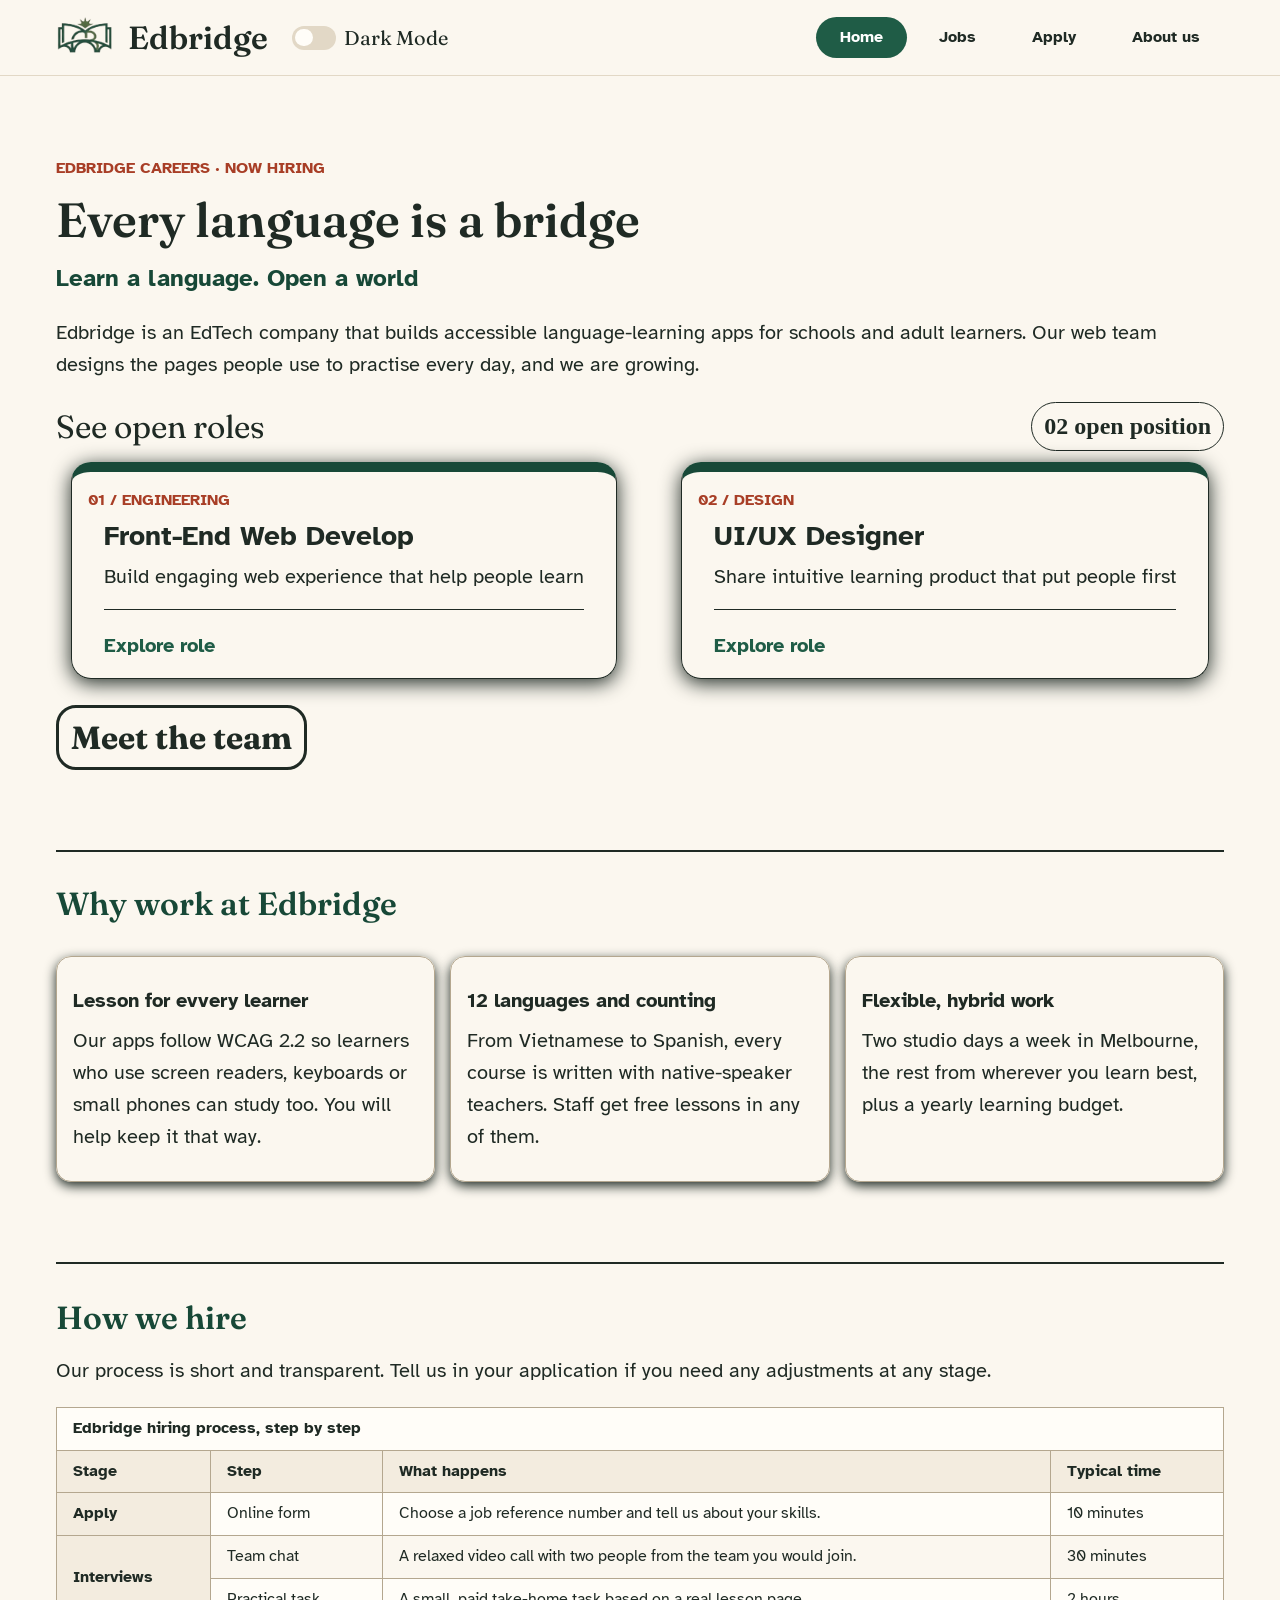
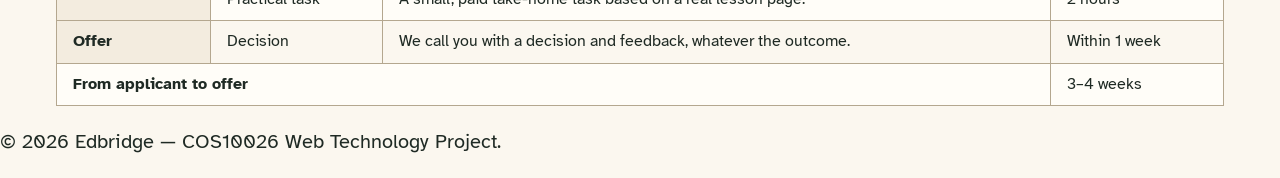
==== index.html @ 80b04fde "update" ====
<!DOCTYPE html>
<html lang="en">
<head>
  <meta charset="utf-8">
  <meta name="viewport" content="width=device-width, initial-scale=1">
  <meta name="description" content="some thing here">
  <meta name="author" content="name">
  <title>This page of ..... </title>
  <!-- Fonts -->
  <link rel="preconnect" href="https://fonts.googleapis.com">
  <link rel="preconnect" href="https://fonts.gstatic.com" crossorigin>
  <link rel="stylesheet" href="https://fonts.googleapis.com/css2?family=Atkinson+Hyperlegible:wght@400;700&amp;family=Fraunces:opsz,wght@9..144,600&amp;display=swap">

  <link rel="stylesheet" href="styles/styles.css">

          <style>
          .a1_table_job_stage {
            width: 100%;
            border: 1px solid var(--line-strong);
            border-collapse: collapse;
          }

          .a1_table_job_stage caption {
            font-weight: bold;
            text-align: left;
            border: 1px solid var(--line-strong);
            border-bottom: none ;
            padding: 0.5rem 1rem ;
            background-color: var(--paper-raised);
          }

          .a1_table_job_stage th, .a1_table_job_stage td {
            border: 1px solid var(--line-strong);
            padding: 0.5rem 1rem;
          }

          .a1_table_job_stage th {
            text-align: left;
            background-color: var(--col-strong);
          }

          .a1_table_highlight {
            background-color: var(--paper-raised);
          }

          .a1_table_job_stage tr:hover td {
            background-color: var(--brand-tint);
          }

          .a1_table_job_stage tbody tr:last-child th, .a1_table_job_stage tbody tr:last-child td {
            background-color: var(--paper-raised);
          }
        </style>
</head>
<body>
  <!-- Header and nav bar -->
  <header>
    <div class="container">
      <a href="index.html" class="Edbridge">
        <span class="brand-logo"><img src="img/logo.webp" alt="" width="1024" height="1024"></span>
        <span>Edbridge</span>
      </a>
      <label class="theme-switch">
        <input type="checkbox" id="theme-toggle">
        <span class="slider"></span>
          Dark Mode
      </label>
      <nav aria-label="Main">
        <ul>
          <li><a href="index.html" aria-current="page">Home</a></li>
          <li><a href="jobs.html">Jobs</a></li>
          <li><a href="apply.html">Apply</a></li>
          <li><a href="about.html">About us</a></li>
        </ul>
      </nav>
    </div>
  </header>


  <main id="main">
    <section class="intro">
      <div class="container">
        <div class="hero_content">
          <span class="a1_first_line">EDBRIDGE CAREERS &middot; NOW HIRING</span>
          <h1>Every language is a bridge</h1>
          <p class="a1_slogan">Learn a language. Open a world</p>
          <p>Edbridge is an EdTech company that builds accessible language-learning apps for schools and adult learners. Our web team designs the pages people use to practise every day, and we are growing.</p>
          <div class="roles_header">
            <p class="roles">See open roles</p>
            <p class="number_of_job">02 open position</p>
          </div>
          <div class="a1_job_container">
              <div class="a1_fe_job">
                <span class="a1_type_job">01 / ENGINEERING</span>
                <p class="a1_name_job">Front-End Web Develop</p>
                <p class="a1_detail">Build engaging web experience that help people learn</p>
                <a href="jobs.html" class="a1_explore">Explore role</a>
              </div>
              <div class="a1_ui_ux_job">
                <span class="a1_type_job">02 / DESIGN</span>
                <p class="a1_name_job">UI/UX Designer</p>
                <p class="a1_detail">Share intuitive learning product that put people first</p>
                <a href="jobs.html" class="a1_explore">Explore role</a>
              </div>
            </div>
            <br>
            <a class="a1_meet_team" href="about.html">Meet the team</a>
        </div>
      </div>
    </section>
    
    <section class="why_work_here">
      <div class="container">
        <div class="a1_why">
          <h2>Why work at Edbridge</h2>
          <div class="a1_why_container">
            <div class="a1_box">
              <h3 >Lesson for evvery learner</h3>
              <p>Our apps follow WCAG 2.2 so learners who use screen readers, keyboards or small phones can study too. You will help keep it that way.</p>
            </div>
            <div class="a1_box">
              <h3 >12 languages and counting</h3>
              <p>From Vietnamese to Spanish, every course is written with native-speaker teachers. Staff get free lessons in any of them.</p>
            </div>
            <div class="a1_box">
              <h3 >Flexible, hybrid work</h3>
              <p>Two studio days a week in Melbourne, the rest from wherever you learn best, plus a yearly learning budget.</p>
            </div>
          </div>
        </div>
      </div>
    </section>

    <section class="a1_how">
      <div class="container">
        <h2>How we hire</h2>
        <p>Our process is short and transparent. Tell us in your application if you need any adjustments at any stage.</p>
        <table class="a1_table_job_stage">
          <caption>Edbridge hiring process, step by step</caption>
          <thead>
            <tr>
              <th scope="col" >Stage</th>
              <th scope="col" >Step</th>
              <th scope="col" >What happens</th>
              <th scope="col" >Typical time</th>
            </tr>
          </thead>

          <tbody>
            <tr class="a1_table_highlight">
              <th scope="row" >Apply</th>
              <td>Online form</td>
              <td>Choose a job reference number and tell us about your skills.</td>
              <td>10 minutes</td>
            </tr>
            <tr >
              <th scope="row" rowspan="2" >Interviews</th>
              <td>Team chat</td>
              <td>A relaxed video call with two people from the team you would join.</td>
              <td>30 minutes</td>
            </tr>
            <tr class="a1_table_highlight">
              <td>Practical task</td>
              <td>A small, paid take-home task based on a real lesson page.</td>
              <td>2 hours</td>
            </tr>
            <tr >
              <th scope="row" >Offer</th>
              <td>Decision</td>
              <td>We call you with a decision and feedback, whatever the outcome.</td>
              <td>Within 1 week</td>
            </tr>
            <tr>
              <th class="a1_table_highlight" scope="row" colspan="3">From applicant to offer</th>
              <td>3–4 weeks</td>
            </tr>
          </tbody>
        </table>

      </div>
    </section>
  </main>

  <!-- ===== Footer ===== -->
  <footer>
    <p>&copy; 2026 Edbridge &mdash; COS10026 Web Technology Project.</p>
  </footer>
</body>
</html>
---- styles/styles.css ----
:root {
  /* Color */
  --paper: #fbf7ef;
  --paper-raised: #fffdf8;
  --paper-sunk: #ebe2b3;
  --ink: #1f2a24;
  --ink-muted: #55605a;
  --line: #e2d8c6;
  --line-strong: #b4a78f;
  --brand: #1f5c46;
  --brand-strong: #174837;
  --brand-tint: #dcebe3;
  --on-brand: #ffffff;
  --accent: #e8704f;
  --on-accent: #1f2a24;
  --accent-text: #a83e26;
  --accent-tint: #fbe3da;
  --sun: #e9b949;
  --on-sun: #1f2a24;
  --focus: #a83e26;
  --danger: #b42318;
  --danger-tint: #fde8e6;
  --col-strong: #f3ecdf;
  /* Fonts */
  --font-display: "Fraunces", Georgia, serif;
  --font-sans: "Atkinson Hyperlegible", "Segoe UI", system-ui, sans-serif;
  --font-normal: 'Times New Roman', Times, serif;
}

/* Dark theme */
  :root:has(#theme-toggle:checked) {
    --paper: #141a17;
    --paper-raised: #1c2420;
    --paper-sunk: #232d28;
    --ink: #efe9dd;
    --ink-muted: #a9b1ab;
    --line: #2f3a34;
    --line-strong: #76827a;
    --brand: #7cc7a4;
    --brand-strong: #9ad6b9;
    --brand-tint: #1e3a2e;
    --on-brand: #10241b;
    --accent: #f08a6e;
    --on-accent: #1f120e;
    --accent-text: #f4a38c;
    --accent-tint: #3a231c;
    --sun: #e0b04a;
    --on-sun: #b3b1ae;
    --focus: #f4a38c;
    --danger: #f97066;
    --danger-tint: #3b1a17;
    --col-strong: #232d28;
  }

/* ---------- Base ---------- */
* { box-sizing: border-box; }

body {
  margin: 0;
  background-color: var(--paper);
  color: var(--ink);
  font-family: var(--font-sans);
  line-height: 1.6;
}

h1, h2 { font-family: var(--font-display); font-weight: 600; }

/* Shared heading and paragraph defaults. */
h1 {
  font-family: var(--font-display);
  font-size: 3rem;
  margin: 0;
}

h2 {
  font-size: 2rem;
  color: var(--brand-strong);
}

p {
  font-size: 1.25rem;
}

a { color: var(--brand); }
a:hover { color: var(--brand-strong); }

:focus-visible { outline: 3px solid var(--focus); outline-offset: 2px; }

img { max-width: 100%; height: auto; }

.container {
  max-width: 76rem;
  margin: 0 auto;
  padding: 0 1.5rem;
}

header {
  padding: 0.75rem 1.5rem;
  background-color: var(--paper);
  border-bottom: 1px solid var(--line);
}

header .container {
  display: flex;
  align-items: center;
  gap: 1.5rem;
}

.Edbridge {
  font-size: 2rem;
  text-decoration: none;
  font-family: var(--font-display);
}

/* Shared logo alignment and crop for all headers and footers. */
header .Edbridge,
footer .Edbridge {
  display: inline-flex;
  align-items: center;
  gap: 0.75rem;
  color: var(--ink);
  font-weight: 600;
  white-space: nowrap;
}

header .brand-logo,
footer .brand-logo {
  width: 3.75rem;
  height: 3rem;
  overflow: hidden;
  flex-shrink: 0;
  border-radius: 0.25rem;
}
header .brand-logo img,
footer .brand-logo img {
  display: block;
  width: 12rem;
  max-width: none;
  transform: translate(-1.25rem, -2.5rem);
}

.theme-switch input {
  position: absolute;
  opacity: 0;
  width: 1px;
  height: 1px;
}

.theme-switch {
  font-family: var(--font-display);
  font-size: 1.25rem;
  display: inline-flex;
  align-items: center;
  gap: 0.5rem;
  cursor: pointer;
}

.slider {
  position: relative;
  width: 2.75rem;
  height: 1.5rem;
  background-color: var(--line);
  border-radius: 999px;
  transition: background-color 0.2s;
}

.slider::before {
  content: "";
  position: absolute;
  top: 0.2rem;
  left: 0.2rem;
  width: 1.1rem;
  height: 1.1rem;
  background-color: var(--paper-raised);
  border-radius: 50%;
  transition: transform 0.2s;
}

.theme-switch input:checked + .slider {
  background-color: var(--brand);
}

.theme-switch input:checked +.slider::before {
  transform: translateX(1.25rem);
}

header nav {
  margin-left: auto;
}

nav ul {
  list-style: none;
  margin: 0;
  padding: 0;
  display: flex;
  gap: 0.5rem;
}

nav a {
  display: inline-block;
  padding: 0.5rem 1.5rem;
  border-radius: 999px;
  color: var(--ink);
  font-weight: 700;
  text-decoration: none;
  transition: background-color 0.2s, color 0.2s;
}

nav a:hover {
  background-color: var(--brand-tint);
  color: var(--ink);
}

nav a[aria-current="page"] {
  background-color: var(--brand);
  color: var(--on-brand);
}

.container .hero_content {
  margin-top: 5rem;
}

.a1_first_line {
  color: var(--focus);
  font-weight: bold;
  font-family: var(--font-sans);
}

.a1_slogan{
  color: var(--brand-strong);
  font-size: 1.5rem;
  font-weight: bold;
  margin: auto;
}

.roles_header + ul {
  list-style: none;
}

.roles_header {
  display: flex;
  align-items: center;
  justify-content: space-between;
  gap: 16px;
}

.roles_header p {
  margin: 0;
}

.roles {
  font-family: var(--font-display);
  font-size: 2rem;
}

.number_of_job {
  font-family: var(--font-normal);
  font-weight: bold;
  font-size: 1.5rem;
  border: 1px solid var(--ink);
  border-radius: 999px;
  display: inline-block;
  padding: 4px 12px;
}

.a1_fe_job {
  display: inline-block;
  border: 1px solid var(--ink);
  border-top: 10px solid var(--brand-strong);
  border-radius: 20px;
  padding: 1rem;
  box-shadow: 0 4px 20px var(--on-sun);
}

.a1_ui_ux_job {
  display: inline-block;
  border: 1px solid var(--ink);
  border-top: 10px solid var(--brand-strong);
  border-radius: 20px;
  padding: 1rem;
  box-shadow: 0 4px 20px var(--on-sun);

}

.a1_type_job{
  font-family:var(--font-sans) ;
  font-weight: bold;
  color: var(--accent-text);
}

.a1_name_job {
  font-weight: bold;
  font-size: 1.75rem;
  margin-top: 0;
  margin-bottom: 0.15rem;
  margin-left: 1rem;
}

.a1_detail {
  margin-left: 1rem;
  margin-right: 1rem;
  margin-top: 0;
  padding-bottom: 1rem;
  border-bottom: 1px solid var(--ink);
}

.a1_job_container {
  padding-top: 10px;
  display: flex;
  flex: 1;
  align-items: center;
  justify-content: center;
  gap: 4rem;
}

.a1_explore {
  padding: 1rem;
  font-size: 1.25rem;
  font-weight: bold;
  text-decoration: none;
}

.a1_meet_team {
  text-decoration: none;
  display: inline-block;
  border: 3px solid var(--ink);
  border-radius: 20px;
  padding: 4px 12px;
  font-size: 2rem;
  font-family: var(--font-display);
  font-weight: bold;
  color: var(--ink);
}

.a1_why {
  margin-top: 5rem;
  border-top: 2px solid var(--ink);
}

.a1_why_container {
  display: flex;
  gap: 15px;
}

.a1_box {
  border: 1px solid var(--line-strong);
  border-radius: 15px;
  padding: 4px 12px;
  flex: 1;
  box-shadow: 0px 4px 12px var(--on-sun);
}

.a1_box p {
  margin-top: 0;
  padding: 4px;
}

.a1_box h3 {
  font-size: 1.25rem;
  margin-bottom: 0;
  padding: 4px;
}

.a1_how h2 {
  margin-top: 5rem;
  padding-top: 1.75rem;
  border-top: 2px solid var(--ink) ;
  margin-bottom: 0.75rem;

}

.a1_how p {
  margin-top: 0;
  font-family: var(--font-sans);
}



/* About page*/

/* 1. Keyboard focus: outline the visible switch when its input has focus. */
.about-site .theme-switch input:focus-visible + .slider {
  outline: 3px solid var(--focus);
  outline-offset: 3px;
}

/* 2. Layout and headings: centre the content and scale heading sizes.
   overflow-wrap allows long text to wrap instead of widening the page. */
.about-site > main {
  width: min(100% - 2rem, 72rem);
  margin-inline: auto;
  padding-block: 2rem;
}

.about-site h1 { font-size: clamp(2rem, 5vw, 3.5rem); line-height: 1.2; }
.about-site h2 { font-size: clamp(1.5rem, 3vw, 2rem); line-height: 1.3; }
.about-site main > section { margin-top: 3rem; }
.about-site .country-acknowledgement { max-width: 80ch; }
.about-site .eyebrow { color: var(--accent-text); font-weight: 700; }
.about-site p,
.about-site li,
.about-site dt,
.about-site td,
.about-site th { overflow-wrap: anywhere; }

/* 3. Group details: indent both list levels and space the items. */
.about-site .group-details { padding-left: 1.5rem; }
.about-site .group-details ul { padding-left: 1.5rem; margin-top: 0.5rem; }
.about-site .group-details li + li { margin-top: 0.25rem; }

/* 4. Members: two equal columns, bordered cards and highlighted student IDs.
   dt styles each member's name; dd removes the default definition indent. */
.about-site .member-list {
  display: grid;
  grid-template-columns: repeat(2, minmax(0, 1fr));
  gap: 1rem;
}

.about-site .member-card {
  padding: 1.5rem;
  border: 1px solid var(--line-strong);
  border-top: 4px solid var(--brand);
  border-radius: 0.5rem;
  background: var(--paper-raised);
}

.about-site .member-card dt { font-size: 1.35rem; font-weight: 700; }
.about-site .member-card dd { margin: 0; }
.about-site .student-id {
  display: inline-block;
  padding: 0.25rem 0.5rem;
  border: 1px solid var(--brand);
  border-radius: 0.25rem;
  background: var(--brand-tint);
  color: var(--brand-strong);
  font-family: ui-monospace, monospace;
}

.about-site .quote-content { color: var(--ink-muted); }

/* 5. Group photo: border the figure, style its placeholder and caption. */
.about-site .group-photo {
  margin: 0;
  padding: 1rem;
  border: 2px solid var(--brand);
  border-radius: 0.5rem;
  background: var(--paper-raised);
}
.about-site .photo-placeholder {
  padding: 2rem 1rem;
  text-align: center;
  background: var(--paper-sunk);
}
.about-site figcaption { padding-top: 0.75rem; color: var(--ink-muted); }

/* 6. Tables: allow sideways scrolling, join cell borders, and colour rows.
   These rules apply to both the fun-facts and schedule tables. */
.about-site .table-scroll { max-width: 100%; overflow-x: auto; }
.about-site table {
  width: 100%;
  min-width: 38rem;
  border-collapse: collapse;
  background: var(--paper-raised);
}
.about-site caption { padding-bottom: 0.75rem; text-align: left; font-weight: 700; }
.about-site th, .about-site td {
  padding: 1rem;
  border: 1px solid var(--line-strong);
  text-align: left;
  vertical-align: top;
}
.about-site thead { background: var(--brand); color: var(--on-brand); }
.about-site tbody tr:nth-child(even) { background: var(--paper-sunk); }
.about-site tbody tr:hover { background: var(--brand-tint); }

/* 7. Responsive layout: wrap the header first, then stack member cards.
   rem units follow the root font size, including user font-size preferences. */
@media (max-width: 64rem) {
  .about-site header .container { flex-wrap: wrap; }
  .about-site header nav { width: 100%; margin-left: 0; }
  .about-site header nav ul { flex-wrap: wrap; }
  .about-site header nav a { padding-inline: 1rem; }
}
@media (max-width: 40rem) {
  .about-site .member-list { grid-template-columns: 1fr; }
  .about-site .member-card { padding: 1rem; }
  .about-site main > section { margin-top: 2rem; }
  .about-site th,
  .about-site td { padding: 0.75rem; }
}

/* 8. High contrast mode: use the system text colour for important borders. */
@media (forced-colors: active) {
  .about-site .member-card,
  .about-site .student-id,
  .about-site .group-photo { border-color: CanvasText; }
}

/* Jobs page */
.jobs-page {
  max-width: 1100px;
  margin: 0 auto;
  padding: 2rem 1.5rem;
}

.jobs-eyebrow {
  color: var(--brand);
  font-size: 0.85rem;
  letter-spacing: 0.08em;
}

.jobs-intro h1 {
  margin-top: 0.5rem;
  font-size: clamp(2rem, 4vw, 3rem);
  line-height: 1.2;
}

.jobs-intro p {
  line-height: 1.8;
}

.jobs-apply-link,
.job-action a {
  display: inline-block;
  margin-top: 0.5rem;
  font-weight: 700;
  text-underline-offset: 0.2em;
}

.jobs-aside {
  float: right;
  width: 25%;
  margin: 1rem 0 1.5rem 1.5rem;
  padding: 1.25rem;
  border: 1px solid var(--line);
  border-radius: 12px;
  background-color: var(--paper-raised);
  overflow-wrap: break-word;
}

.jobs-aside h2 {
  font-size: 1.35rem;
}

.jobs-aside h3 {
  font-size: 1.05rem;
}

.jobs-aside li {
  margin-bottom: 0.65rem;
}

.job-listing {
  margin: 2rem 0;
  padding: 1.5rem;
  border: 1px solid var(--line);
  border-radius: 14px;
  background-color: var(--paper-raised);
  display: flow-root;
}

.job-listing h2 {
  font-size: clamp(1.5rem, 3vw, 2rem);
  line-height: 1.3;
}

.job-listing h3 {
  margin-bottom: 0.5rem;
}

.job-listing li {
  margin-bottom: 0.55rem;
  line-height: 1.65;
}

.job-reference {
  color: var(--brand);
  font-size: 0.85rem;
  font-weight: 700;
  letter-spacing: 0.06em;
}

.job-details {
  display: grid;
  grid-template-columns: minmax(8rem, 0.7fr) 2fr;
  gap: 0.5rem 1rem;
  padding: 1rem;
  border-left: 4px solid var(--accent);
  background-color: var(--paper);
}

.job-details dt {
  font-weight: 700;
}

.job-details dd {
  margin: 0;
}

.jobs-page a:focus-visible {
  outline: 3px solid var(--focus);
  outline-offset: 4px;
}

@media (max-width: 700px) {
  .jobs-page {
    padding: 1.25rem 1rem;
  }

  .jobs-aside {
    float: none;
    width: 100%;
    margin: 1.5rem 0;
  }

  .job-listing {
    padding: 1rem;
  }

  .job-details {
    grid-template-columns: 1fr;
    gap: 0.25rem;
  }

  .job-details dd {
    margin-bottom: 0.75rem;
  }
}

/*
   APPLY PAGE STYLES
 */

/* ---------- Main application panel ---------- */
.apply-page > main {
  width: min(calc(100% - 3rem), 850px);
  margin: 2.5rem auto 3rem;
  padding: clamp(1.5rem, 4vw, 2.5rem);
  background: var(--paper-raised);
  border: 1px solid var(--line-strong);
  border-top: 5px solid var(--brand);
  border-radius: 12px;
  box-shadow: 0 10px 26px rgba(31, 42, 36, 0.10);
}

.apply-page > main h1 {
  margin: 0 0 1rem;
  color: var(--ink);
  font-family: var(--font-display);
  font-size: clamp(2rem, 4vw, 2.8rem);
  font-weight: 600;
  line-height: 1.2;
  letter-spacing: -0.035em;
}

.apply-page > main > p {
  margin: 0 0 2rem;
  color: var(--ink-muted);
  font-size: 1rem;
}

/* ---------- Form layout ---------- */
.apply-page form {
  display: flex;
  flex-direction: column;
  gap: 1.1rem;
}

.apply-page .form-row {
  min-width: 0;
  margin: 0;
}

.apply-page div.form-row {
  display: flex;
  flex-direction: column;
  align-items: stretch;
}

.apply-page .form-row > label {
  display: block;
  margin-bottom: 0.4rem;
  color: var(--ink);
  font-size: 0.95rem;
  font-weight: 700;
}

/* ---------- Input fields and dropdowns ---------- */
.apply-page input[type="text"],
.apply-page input[type="email"],
.apply-page input[type="tel"],
.apply-page input[type="number"],
.apply-page input[type="date"],
.apply-page input[type="password"],
.apply-page input:not([type]),
.apply-page select,
.apply-page textarea {
  width: 100%;
  min-height: 44px;
  padding: 0.7rem 0.85rem;
  border: 1px solid var(--line-strong);
  border-radius: 8px;
  background: var(--paper-raised);
  color: var(--ink);
  font-family: var(--font-sans);
  font-size: 1rem;
  transition: border-color 0.2s, box-shadow 0.2s;
}

.apply-page select {
  cursor: pointer;
}

.apply-page select option {
  background: var(--paper-raised);
  color: var(--ink);
}

.apply-page textarea {
  min-height: 130px;
  resize: vertical;
}

.apply-page input::placeholder,
.apply-page textarea::placeholder {
  color: var(--ink-muted);
  opacity: 0.8;
}

.apply-page input:hover,
.apply-page select:hover,
.apply-page textarea:hover {
  border-color: var(--brand);
}

.apply-page input:focus,
.apply-page select:focus,
.apply-page textarea:focus {
  outline: none;
  border-color: var(--brand);
  box-shadow: 0 0 0 3px
    color-mix(in srgb, var(--brand) 22%, transparent);
}

/* ---------- Fieldsets and legends ---------- */
.apply-page fieldset.form-row {
  min-width: 0;
  padding: 1rem 1.1rem 1.2rem;
  border: 1px solid var(--line-strong);
  border-radius: 12px;
  background: var(--paper-raised);
  box-shadow: none;
}

.apply-page fieldset legend {
  padding: 0 0.5rem;
  color: var(--brand);
  font-family: var(--font-display);
  font-size: 1.05rem;
  font-weight: 600;
}

/* ---------- Radio buttons and checkboxes ---------- */
.apply-page .choice-group {
  display: flex;
  align-items: center;
  flex-wrap: wrap;
  gap: 0.8rem 1.3rem;
}

.apply-page .choice-group label {
  display: inline-flex;
  align-items: center;
  gap: 0.5rem;
  margin: 0;
  color: var(--ink);
  font-weight: 400;
  cursor: pointer;
}

.apply-page input[type="radio"],
.apply-page input[type="checkbox"] {
  width: 17px;
  height: 17px;
  min-height: 0;
  margin: 0;
  padding: 0;
  accent-color: var(--brand);
  cursor: pointer;
  flex: 0 0 auto;
}

/* ---------- Form buttons ---------- */
.apply-page .form-actions {
  display: flex;
  flex-wrap: wrap;
  gap: 0.8rem;
  margin-top: 0.5rem;
}

.apply-page .form-actions button {
  display: inline-flex;
  align-items: center;
  justify-content: center;
  min-height: 44px;
  padding: 0.7rem 1.3rem;
  border: 1px solid transparent;
  border-radius: 999px;
  font: inherit;
  font-weight: 700;
  cursor: pointer;
  transition: background-color 0.2s, color 0.2s,
    border-color 0.2s, transform 0.2s;
}

.apply-page .form-actions button[type="submit"] {
  background: var(--brand);
  color: var(--on-brand);
}

.apply-page .form-actions button[type="submit"]:hover {
  background: var(--brand-strong);
  color: var(--on-brand);
  transform: translateY(-1px);
}

.apply-page .form-actions button[type="reset"] {
  border-color: var(--line-strong);
  background: transparent;
  color: var(--brand);
}

.apply-page .form-actions button[type="reset"]:hover {
  border-color: var(--brand);
  background: var(--brand-tint);
  color: var(--brand-strong);
}

/* ---------- Footer ---------- */
.apply-page > footer {
  width: min(calc(100% - 3rem), 850px);
  margin: 0 auto;
  padding: 1.25rem 0 2rem;
  border-top: 2px solid var(--brand);
  color: var(--ink-muted);
  text-align: center;
}

.apply-page > footer p {
  margin: 0;
}

/* ---------- Responsive layout ---------- */
@media (max-width: 700px) {
  .apply-page > header {
    padding: 1rem;
  }

  .apply-page > header nav {
    width: 100%;
    margin-left: 0;
  }

  .apply-page > header nav ul {
    gap: 0.2rem;
  }

  .apply-page > header nav a {
    padding: 0.45rem 0.75rem;
  }

  .apply-page > main {
    width: calc(100% - 1.5rem);
    margin: 1.25rem auto 2rem;
    padding: 1.25rem;
  }

  .apply-page > main h1 {
    font-size: 2rem;
  }

  .apply-page .choice-group {
    align-items: flex-start;
    flex-direction: column;
    gap: 0.7rem;
  }

  .apply-page .form-actions {
    flex-direction: column;
  }

}

/* ---------- Reduced motion ---------- */
@media (prefers-reduced-motion: reduce) {
  .apply-page *,
  .apply-page *::before,
  .apply-page *::after {
    transition-duration: 0.01ms !important;
    animation-duration: 0.01ms !important;
  }
}

/* ---------- High contrast accessibility ---------- */
@media (forced-colors: active) {
  .apply-page > header nav a[aria-current="page"],
  .apply-page > main,
  .apply-page fieldset.form-row,
  .apply-page input,
  .apply-page select,
  .apply-page textarea,
  .apply-page .form-actions button {
    border: 1px solid CanvasText;
  }
}
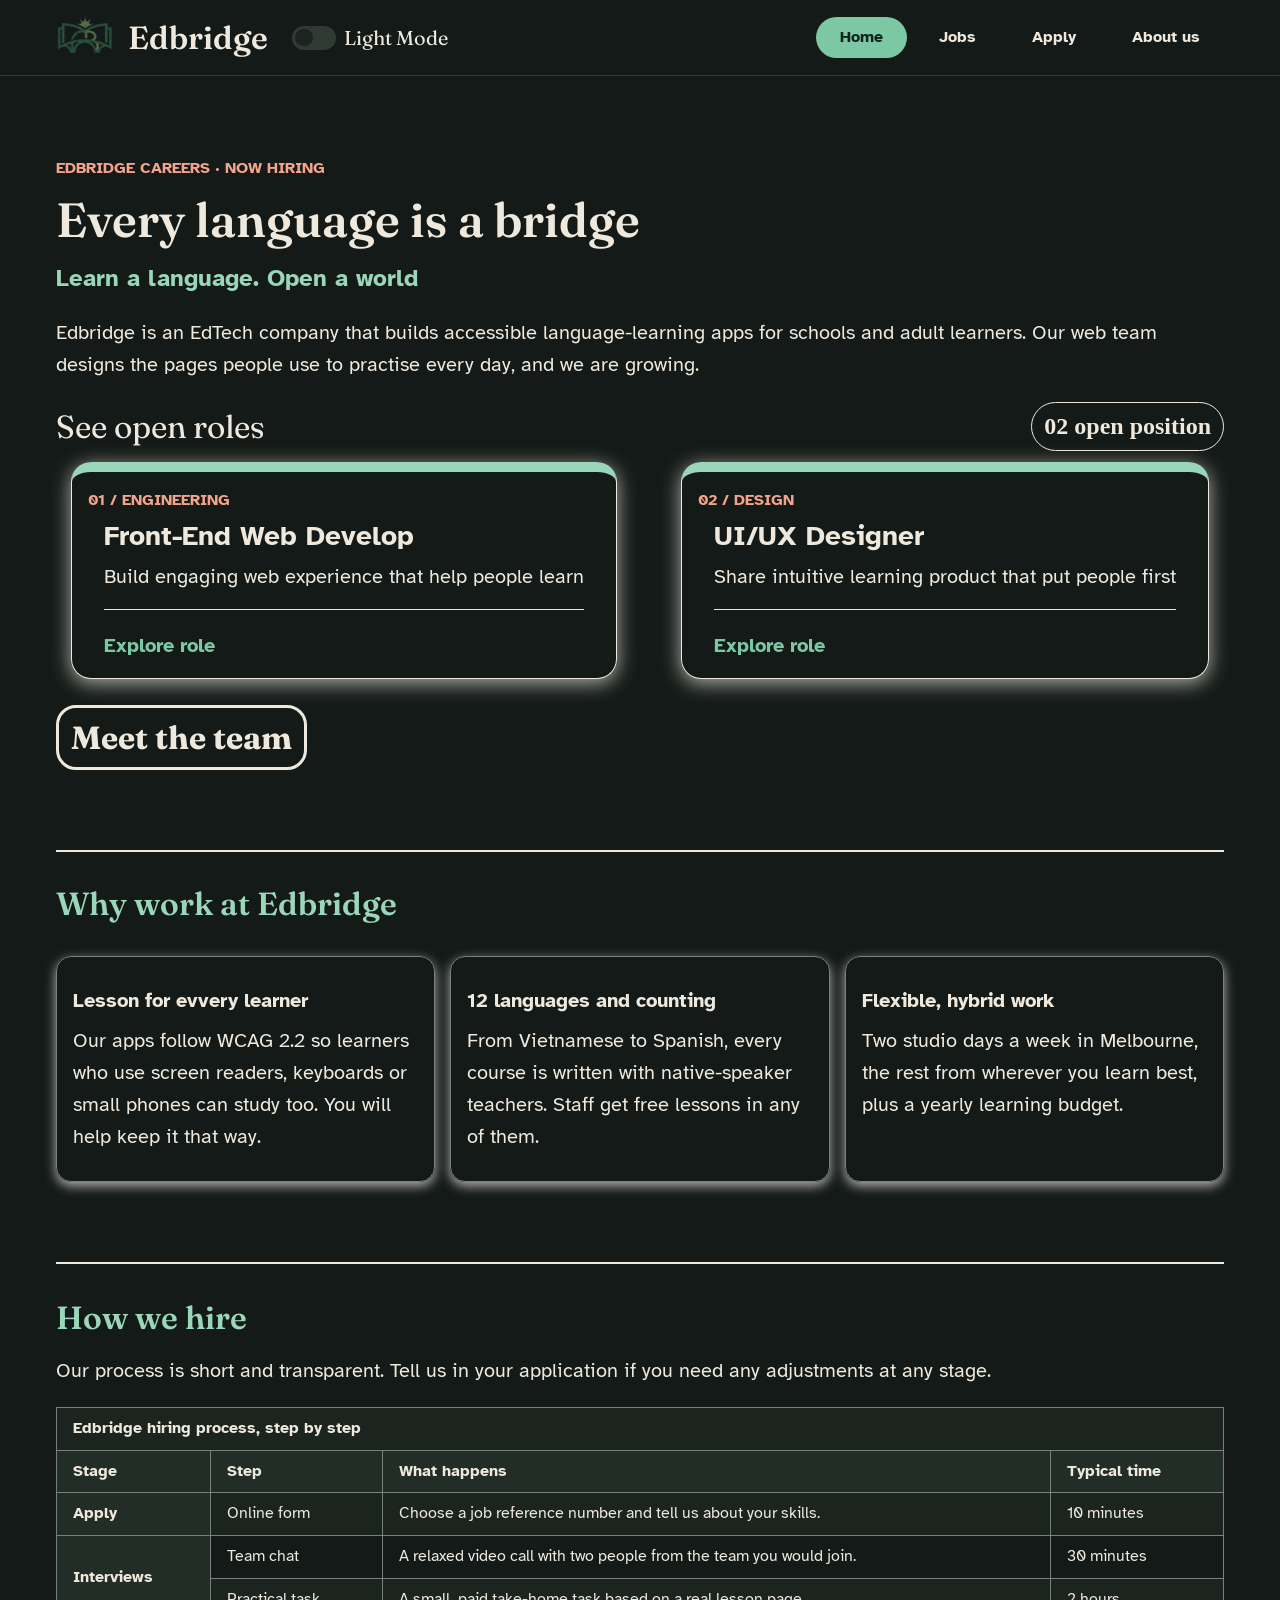
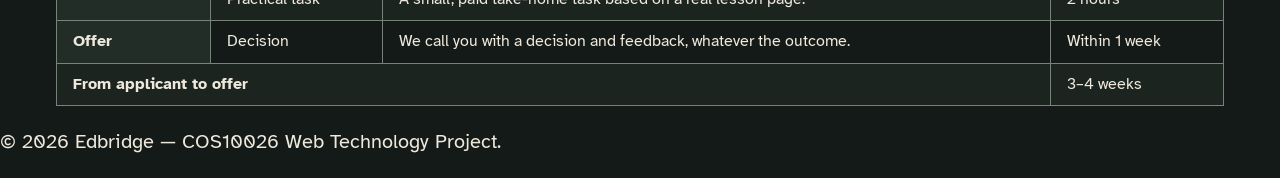
==== commit 84de64b2: "Set the dark mode for default mode" ====
--- a/index.html
+++ b/index.html
@@ -5,7 +5,7 @@
   <meta name="viewport" content="width=device-width, initial-scale=1">
   <meta name="description" content="some thing here">
   <meta name="author" content="name">
-  <title>This page of ..... </title>
+  <title>Edbirdge </title>
   <!-- Fonts -->
   <link rel="preconnect" href="https://fonts.googleapis.com">
   <link rel="preconnect" href="https://fonts.gstatic.com" crossorigin>
@@ -63,7 +63,7 @@
       <label class="theme-switch">
         <input type="checkbox" id="theme-toggle">
         <span class="slider"></span>
-          Dark Mode
+          Light Mode
       </label>
       <nav aria-label="Main">
         <ul>
--- a/styles/styles.css
+++ b/styles/styles.css
@@ -1,6 +1,35 @@
 
 :root {
   /* Color */
+    --paper: #141a17;
+    --paper-raised: #1c2420;
+    --paper-sunk: #232d28;
+    --ink: #efe9dd;
+    --ink-muted: #a9b1ab;
+    --line: #2f3a34;
+    --line-strong: #76827a;
+    --brand: #7cc7a4;
+    --brand-strong: #9ad6b9;
+    --brand-tint: #1e3a2e;
+    --on-brand: #10241b;
+    --accent: #f08a6e;
+    --on-accent: #1f120e;
+    --accent-text: #f4a38c;
+    --accent-tint: #3a231c;
+    --sun: #e0b04a;
+    --on-sun: #b3b1ae;
+    --focus: #f4a38c;
+    --danger: #f97066;
+    --danger-tint: #3b1a17;
+    --col-strong: #232d28;
+  /* Fonts */
+  --font-display: "Fraunces", Georgia, serif;
+  --font-sans: "Atkinson Hyperlegible", "Segoe UI", system-ui, sans-serif;
+  --font-normal: 'Times New Roman', Times, serif;
+}
+
+/* Dark theme */
+  :root:has(#theme-toggle:checked) {
   --paper: #fbf7ef;
   --paper-raised: #fffdf8;
   --paper-sunk: #ebe2b3;
@@ -22,38 +51,9 @@
   --danger: #b42318;
   --danger-tint: #fde8e6;
   --col-strong: #f3ecdf;
-  /* Fonts */
-  --font-display: "Fraunces", Georgia, serif;
-  --font-sans: "Atkinson Hyperlegible", "Segoe UI", system-ui, sans-serif;
-  --font-normal: 'Times New Roman', Times, serif;
-}
-
-/* Dark theme */
-  :root:has(#theme-toggle:checked) {
-    --paper: #141a17;
-    --paper-raised: #1c2420;
-    --paper-sunk: #232d28;
-    --ink: #efe9dd;
-    --ink-muted: #a9b1ab;
-    --line: #2f3a34;
-    --line-strong: #76827a;
-    --brand: #7cc7a4;
-    --brand-strong: #9ad6b9;
-    --brand-tint: #1e3a2e;
-    --on-brand: #10241b;
-    --accent: #f08a6e;
-    --on-accent: #1f120e;
-    --accent-text: #f4a38c;
-    --accent-tint: #3a231c;
-    --sun: #e0b04a;
-    --on-sun: #b3b1ae;
-    --focus: #f4a38c;
-    --danger: #f97066;
-    --danger-tint: #3b1a17;
-    --col-strong: #232d28;
-  }
-
-/* ---------- Base ---------- */
+  }
+
+/* index.html zone  */
 * { box-sizing: border-box; }
 
 body {
@@ -66,7 +66,6 @@
 
 h1, h2 { font-family: var(--font-display); font-weight: 600; }
 
-/* Shared heading and paragraph defaults. */
 h1 {
   font-family: var(--font-display);
   font-size: 3rem;
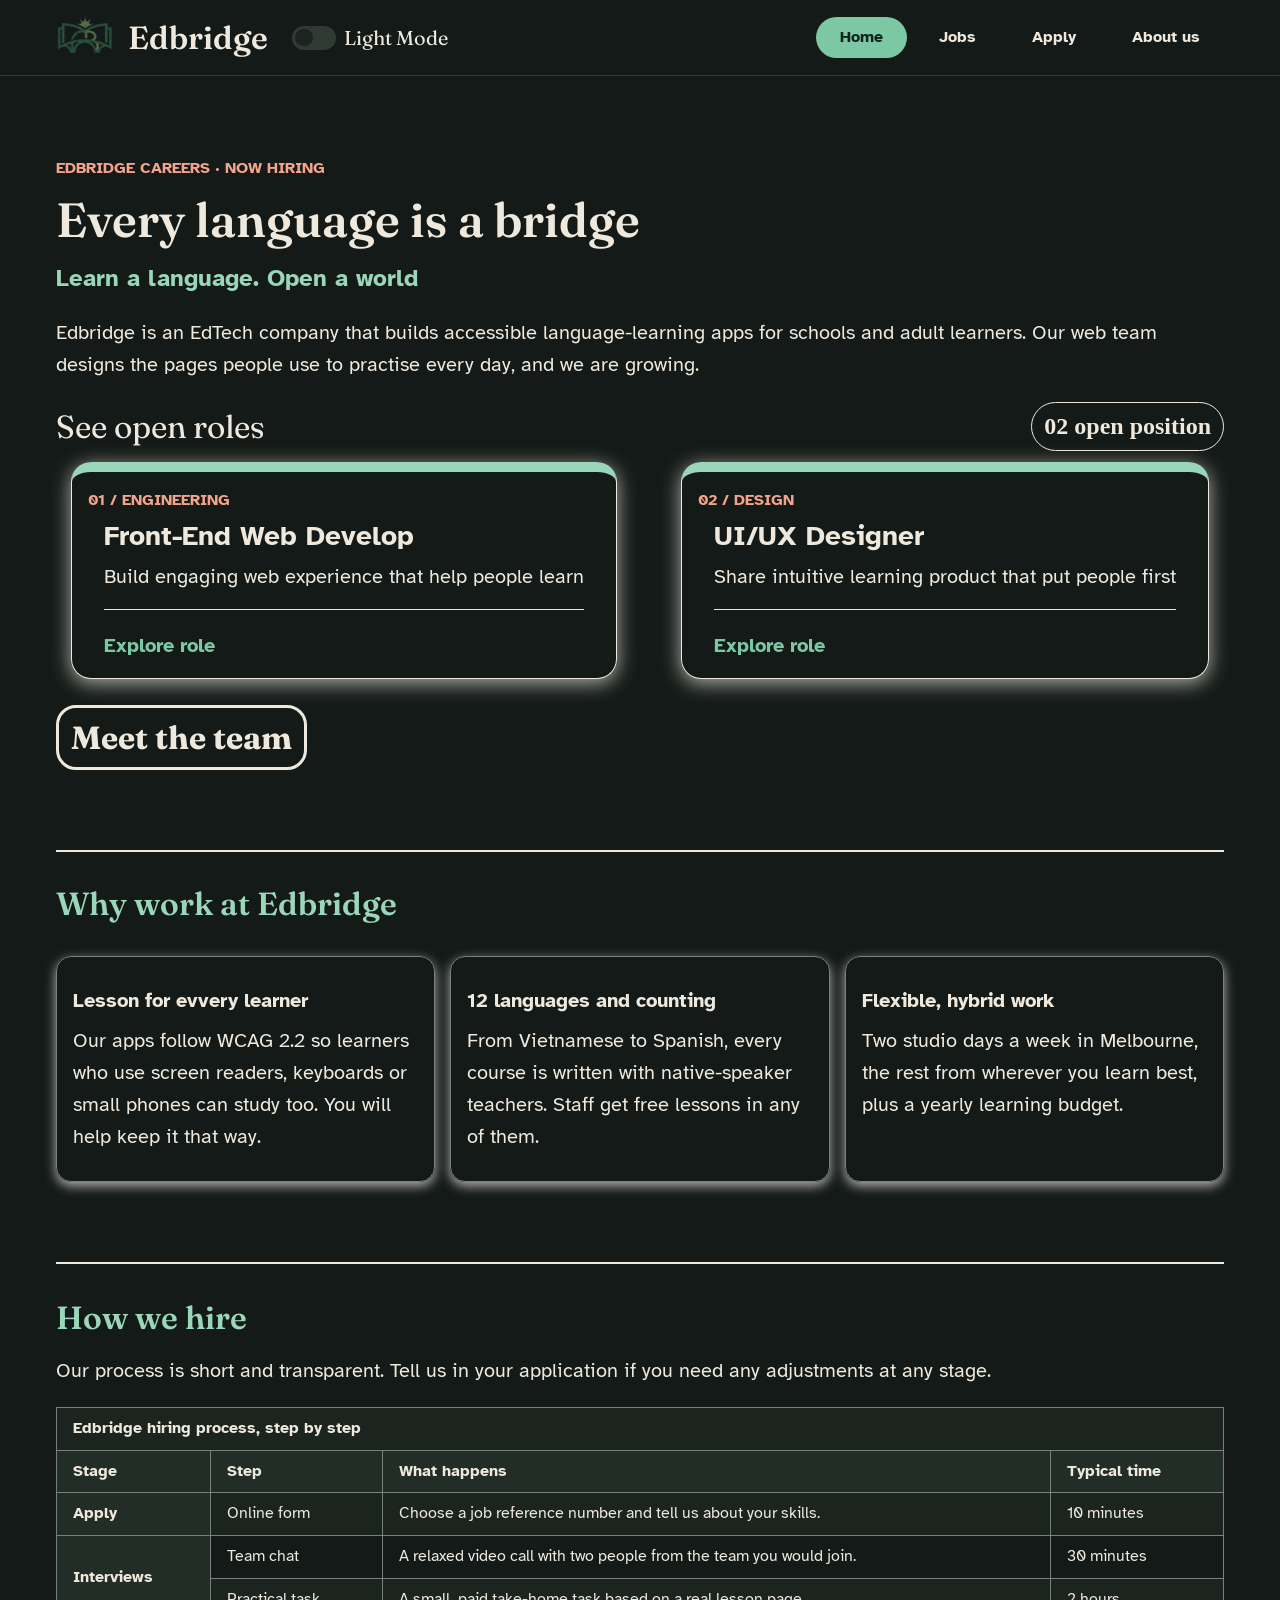
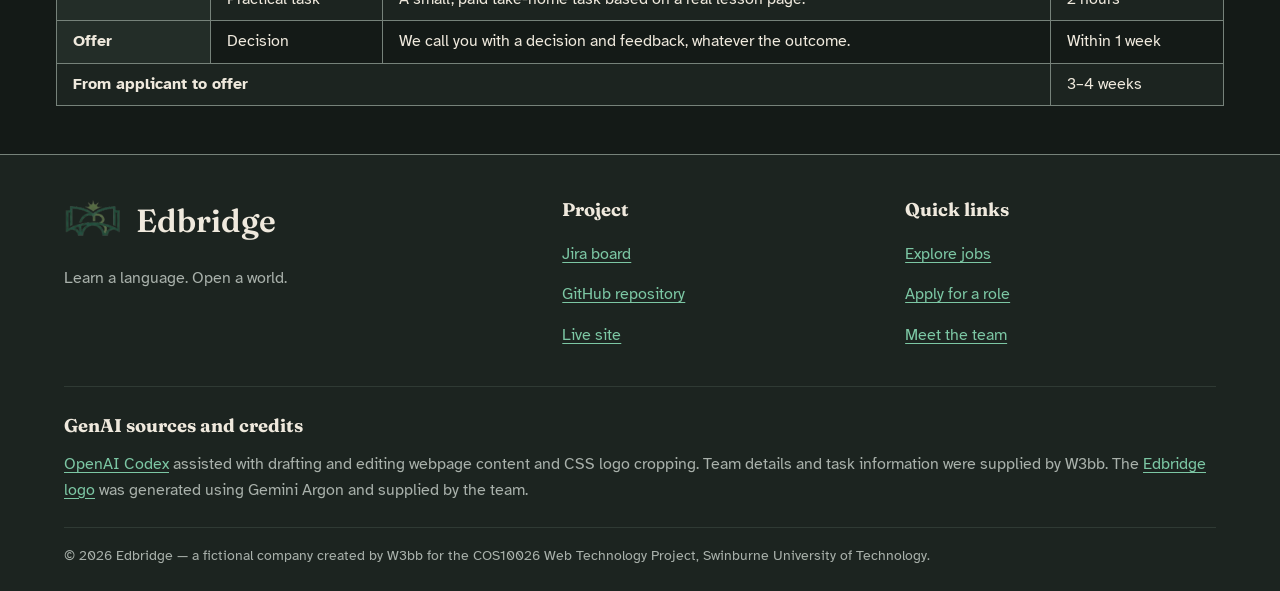
==== commit 5743d877: "CGW-22 Finish footer layout" ====
--- a/index.html
+++ b/index.html
@@ -181,9 +181,43 @@
     </section>
   </main>
 
-  <!-- ===== Footer ===== -->
-  <footer>
-    <p>&copy; 2026 Edbridge &mdash; COS10026 Web Technology Project.</p>
+  <footer class="site-footer">
+    <div class="footer-inner">
+      <div class="footer-columns">
+        <div>
+          <a href="index.html" class="Edbridge">
+            <span class="brand-logo"><img src="img/logo.webp" alt="" width="1024" height="1024" loading="lazy"></span>
+            <span>Edbridge</span>
+          </a>
+          <p class="footer-tagline">Learn a language. Open a world.</p>
+        </div>
+
+        <section aria-labelledby="project-links-heading">
+          <h3 id="project-links-heading">Project</h3>
+          <ul>
+            <li><a href="https://soulknightprequel15.atlassian.net/jira/software/projects/CGW/boards/3?filter=&amp;groupBy=none">Jira board</a></li>
+            <li><a href="https://github.com/nguyenquocan0606/cos10026_web">GitHub repository</a></li>
+            <li><a href="https://edbridge.mochilab3d.com">Live site</a></li>
+          </ul>
+        </section>
+
+        <section aria-labelledby="quick-links-heading">
+          <h3 id="quick-links-heading">Quick links</h3>
+          <ul>
+            <li><a href="jobs.html">Explore jobs</a></li>
+            <li><a href="apply.html">Apply for a role</a></li>
+            <li><a href="about.html#members-heading">Meet the team</a></li>
+          </ul>
+        </section>
+      </div>
+
+      <section aria-labelledby="credits-heading">
+        <h3 id="credits-heading">GenAI sources and credits</h3>
+        <p><a href="https://openai.com/codex/">OpenAI Codex</a> assisted with drafting and editing webpage content and CSS logo cropping. Team details and task information were supplied by W3bb. The <a href="img/logo.webp">Edbridge logo</a> was generated using Gemini Argon and supplied by the team.</p>
+      </section>
+
+      <p class="footer-copyright">&copy; 2026 Edbridge &mdash; a fictional company created by W3bb for the COS10026 Web Technology Project, Swinburne University of Technology.</p>
+    </div>
   </footer>
 </body>
 </html>
--- a/styles/styles.css
+++ b/styles/styles.css
@@ -139,6 +139,62 @@
   transform: translate(-1.25rem, -2.5rem);
 }
 
+/* Shared footer layout: opt in with class="site-footer".
+   Reuses the logo crop above and the current light/dark theme colours. */
+.site-footer {
+  margin-top: 3rem;
+  padding-block: 2.5rem 1.5rem;
+  border-top: 1px solid var(--line-strong);
+  background: var(--paper-raised);
+  color: var(--ink);
+}
+
+.site-footer .footer-inner {
+  width: min(100% - 2rem, 72rem);
+  margin-inline: auto;
+}
+
+.site-footer .footer-columns {
+  display: grid;
+  grid-template-columns: minmax(0, 1.5fr) repeat(2, minmax(0, 1fr));
+  gap: 2rem;
+  padding-bottom: 2rem;
+}
+
+.site-footer h3 {
+  margin: 0 0 0.75rem;
+  font-family: var(--font-display);
+  font-size: 1.15rem;
+  color: var(--ink);
+}
+
+.site-footer p {
+  margin: 0;
+  font-size: 1rem;
+  color: var(--ink-muted);
+  overflow-wrap: anywhere;
+}
+
+.site-footer .footer-tagline { margin-top: 0.75rem; }
+.site-footer ul { margin: 0; padding: 0; list-style: none; }
+.site-footer li + li { margin-top: 0.35rem; }
+.site-footer a { text-underline-offset: 0.2em; overflow-wrap: anywhere; }
+.site-footer li a { display: inline-block; padding-block: 0.3rem; }
+.site-footer a:hover { text-decoration: underline; }
+.site-footer a:focus-visible { outline: 3px solid var(--focus); outline-offset: 3px; }
+
+/* Credits and copyright span the full width beneath the link columns. */
+.site-footer .footer-inner > section {
+  padding-block: 1.5rem;
+  border-top: 1px solid var(--line);
+}
+
+.site-footer .footer-copyright {
+  padding-top: 1rem;
+  border-top: 1px solid var(--line);
+  font-size: 0.9rem;
+}
+
 .theme-switch input {
   position: absolute;
   opacity: 0;
@@ -472,29 +528,6 @@
 .about-site thead { background: var(--brand); color: var(--on-brand); }
 .about-site tbody tr:nth-child(even) { background: var(--paper-sunk); }
 .about-site tbody tr:hover { background: var(--brand-tint); }
-
-/* 7. Responsive layout: wrap the header first, then stack member cards.
-   rem units follow the root font size, including user font-size preferences. */
-@media (max-width: 64rem) {
-  .about-site header .container { flex-wrap: wrap; }
-  .about-site header nav { width: 100%; margin-left: 0; }
-  .about-site header nav ul { flex-wrap: wrap; }
-  .about-site header nav a { padding-inline: 1rem; }
-}
-@media (max-width: 40rem) {
-  .about-site .member-list { grid-template-columns: 1fr; }
-  .about-site .member-card { padding: 1rem; }
-  .about-site main > section { margin-top: 2rem; }
-  .about-site th,
-  .about-site td { padding: 0.75rem; }
-}
-
-/* 8. High contrast mode: use the system text colour for important borders. */
-@media (forced-colors: active) {
-  .about-site .member-card,
-  .about-site .student-id,
-  .about-site .group-photo { border-color: CanvasText; }
-}
 
 /* Jobs page */
 .jobs-page {
@@ -836,20 +869,6 @@
   color: var(--brand-strong);
 }
 
-/* ---------- Footer ---------- */
-.apply-page > footer {
-  width: min(calc(100% - 3rem), 850px);
-  margin: 0 auto;
-  padding: 1.25rem 0 2rem;
-  border-top: 2px solid var(--brand);
-  color: var(--ink-muted);
-  text-align: center;
-}
-
-.apply-page > footer p {
-  margin: 0;
-}
-
 /* ---------- Responsive layout ---------- */
 @media (max-width: 700px) {
   .apply-page > header {
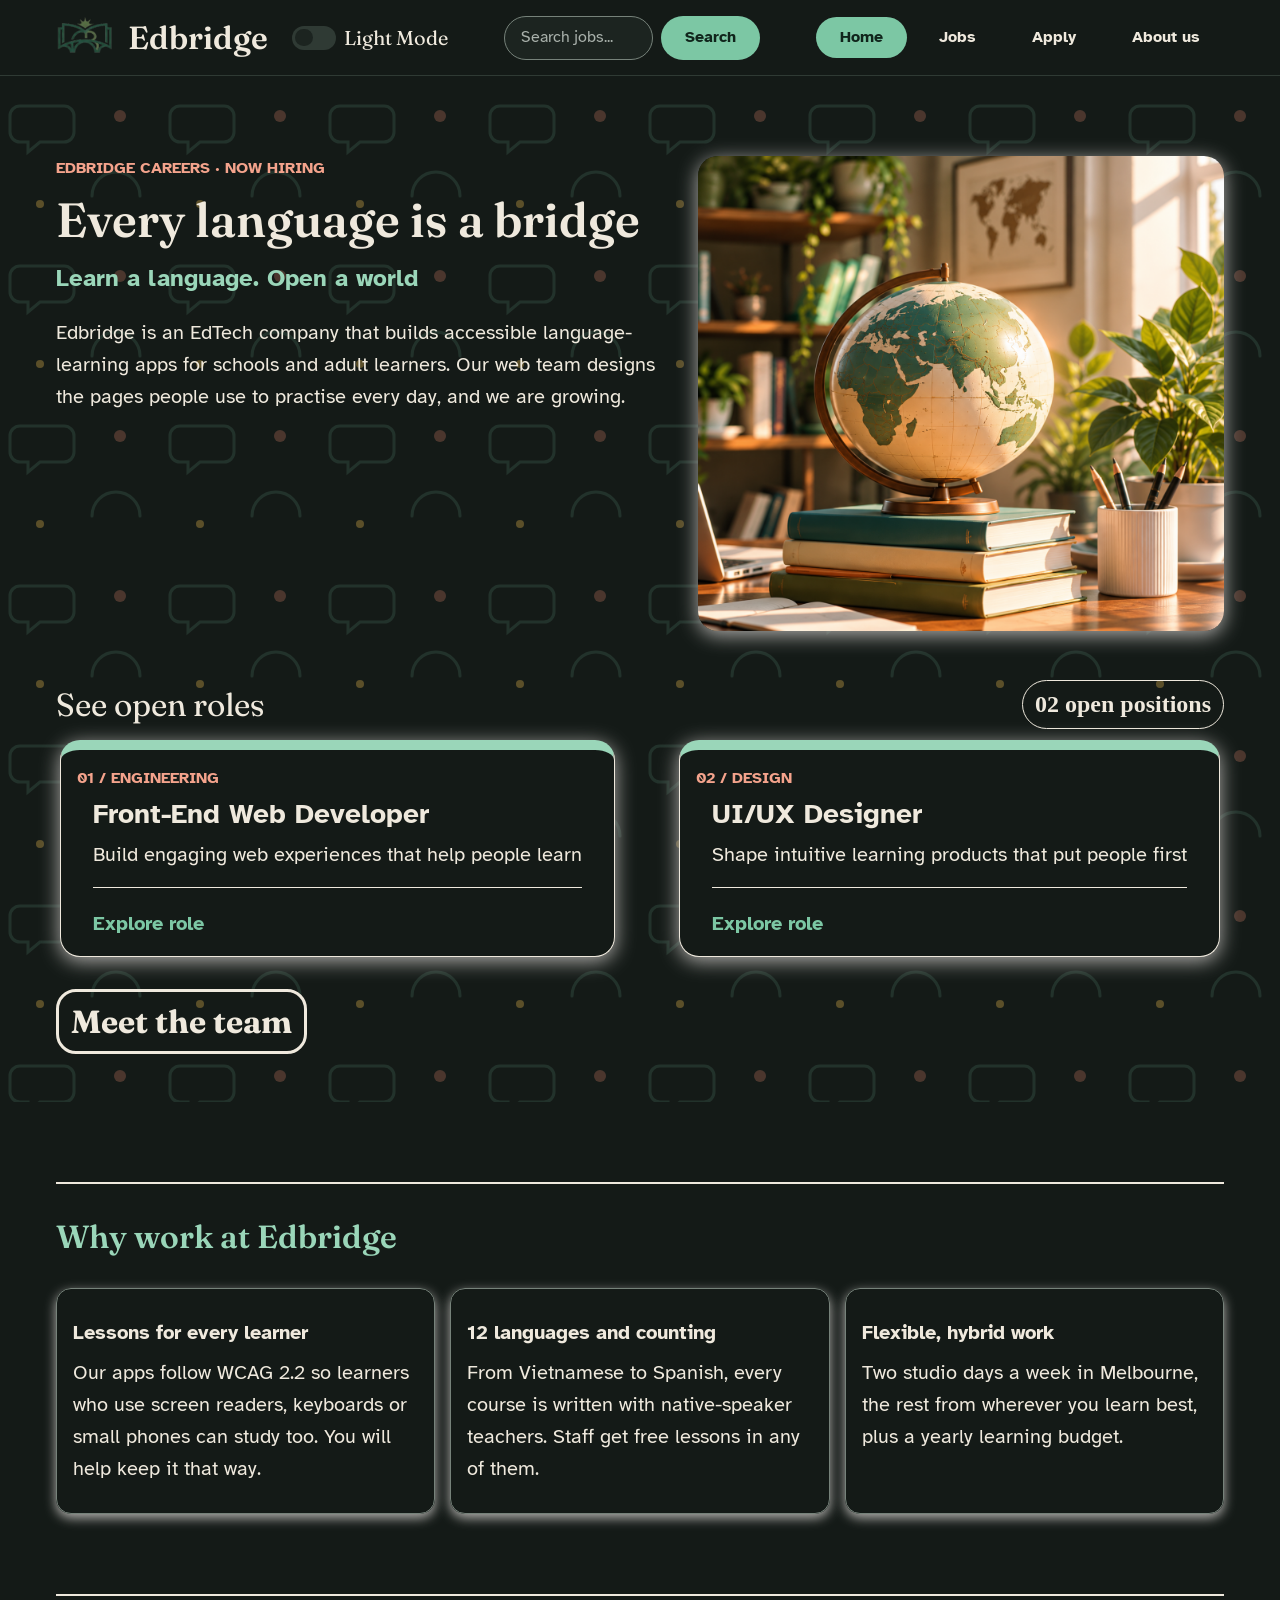
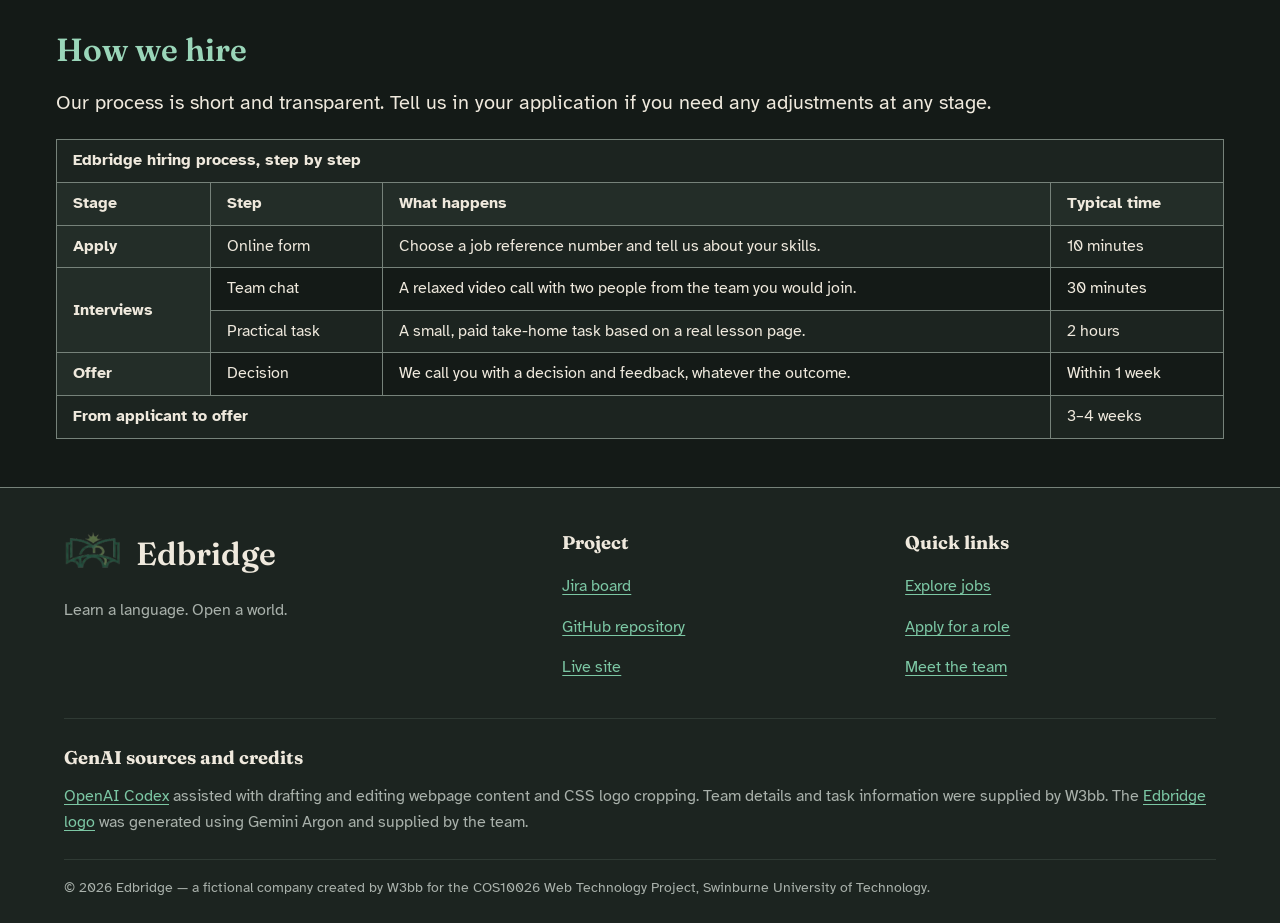
==== commit 67296a31: "Update website pages, styles and images" ====
--- a/index.html
+++ b/index.html
@@ -3,10 +3,9 @@
 <head>
   <meta charset="utf-8">
   <meta name="viewport" content="width=device-width, initial-scale=1">
-  <meta name="description" content="some thing here">
-  <meta name="author" content="name">
-  <title>Edbirdge </title>
-  <!-- Fonts -->
+  <meta name="description" content="Edbridge careers: join the team building accessible language-learning apps for schools and adult learners.">
+  <meta name="author" content="W3bb">
+  <title>Edbridge</title>
   <link rel="preconnect" href="https://fonts.googleapis.com">
   <link rel="preconnect" href="https://fonts.gstatic.com" crossorigin>
   <link rel="stylesheet" href="https://fonts.googleapis.com/css2?family=Atkinson+Hyperlegible:wght@400;700&amp;family=Fraunces:opsz,wght@9..144,600&amp;display=swap">
@@ -21,7 +20,6 @@
           }
 
           .a1_table_job_stage caption {
-            font-weight: bold;
             text-align: left;
             border: 1px solid var(--line-strong);
             border-bottom: none ;
@@ -53,7 +51,6 @@
         </style>
 </head>
 <body>
-  <!-- Header and nav bar -->
   <header>
     <div class="container">
       <a href="index.html" class="Edbridge">
@@ -65,6 +62,13 @@
         <span class="slider"></span>
           Light Mode
       </label>
+      <form class="a1_search" action="jobs.html" method="get" role="search">
+        <label for="a1_search_input">Search jobs</label>
+        <div class="a1_search_row">
+          <input type="search" id="a1_search_input" name="q" placeholder="Search jobs...">
+          <button type="submit">Search</button>
+        </div>
+      </form>
       <nav aria-label="Main">
         <ul>
           <li><a href="index.html" aria-current="page">Home</a></li>
@@ -81,29 +85,29 @@
     <section class="intro">
       <div class="container">
         <div class="hero_content">
+          <img class="a1_cover_img" src="img/cover_img.png" alt="A globe resting on a stack of books on a sunlit study desk" width="1320" height="1192">
           <span class="a1_first_line">EDBRIDGE CAREERS &middot; NOW HIRING</span>
           <h1>Every language is a bridge</h1>
           <p class="a1_slogan">Learn a language. Open a world</p>
           <p>Edbridge is an EdTech company that builds accessible language-learning apps for schools and adult learners. Our web team designs the pages people use to practise every day, and we are growing.</p>
           <div class="roles_header">
             <p class="roles">See open roles</p>
-            <p class="number_of_job">02 open position</p>
+            <p class="number_of_job">02 open positions</p>
           </div>
           <div class="a1_job_container">
               <div class="a1_fe_job">
                 <span class="a1_type_job">01 / ENGINEERING</span>
-                <p class="a1_name_job">Front-End Web Develop</p>
-                <p class="a1_detail">Build engaging web experience that help people learn</p>
+                <p class="a1_name_job">Front-End Web Developer</p>
+                <p class="a1_detail">Build engaging web experiences that help people learn</p>
                 <a href="jobs.html" class="a1_explore">Explore role</a>
               </div>
               <div class="a1_ui_ux_job">
                 <span class="a1_type_job">02 / DESIGN</span>
                 <p class="a1_name_job">UI/UX Designer</p>
-                <p class="a1_detail">Share intuitive learning product that put people first</p>
+                <p class="a1_detail">Shape intuitive learning products that put people first</p>
                 <a href="jobs.html" class="a1_explore">Explore role</a>
               </div>
             </div>
-            <br>
             <a class="a1_meet_team" href="about.html">Meet the team</a>
         </div>
       </div>
@@ -115,7 +119,7 @@
           <h2>Why work at Edbridge</h2>
           <div class="a1_why_container">
             <div class="a1_box">
-              <h3 >Lesson for evvery learner</h3>
+              <h3 >Lessons for every learner</h3>
               <p>Our apps follow WCAG 2.2 so learners who use screen readers, keyboards or small phones can study too. You will help keep it that way.</p>
             </div>
             <div class="a1_box">
@@ -136,7 +140,7 @@
         <h2>How we hire</h2>
         <p>Our process is short and transparent. Tell us in your application if you need any adjustments at any stage.</p>
         <table class="a1_table_job_stage">
-          <caption>Edbridge hiring process, step by step</caption>
+          <caption style="font-weight: bold;">Edbridge hiring process, step by step</caption>
           <thead>
             <tr>
               <th scope="col" >Stage</th>
--- a/styles/styles.css
+++ b/styles/styles.css
@@ -67,7 +67,6 @@
 h1, h2 { font-family: var(--font-display); font-weight: 600; }
 
 h1 {
-  font-family: var(--font-display);
   font-size: 3rem;
   margin: 0;
 }
@@ -240,6 +239,12 @@
   transform: translateX(1.25rem);
 }
 
+/* Shared keyboard focus: outline the visible theme switch on every page. */
+.theme-switch input:focus-visible + .slider {
+  outline: 3px solid var(--focus);
+  outline-offset: 3px;
+}
+
 header nav {
   margin-left: auto;
 }
@@ -272,8 +277,100 @@
   color: var(--on-brand);
 }
 
-.container .hero_content {
-  margin-top: 5rem;
+.intro {
+  padding-block: 5rem 3rem;
+  background-image: url("../img/hero-pattern-dark.svg");
+  background-repeat: repeat;
+  background-size: 160px 160px;
+}
+
+:root:has(#theme-toggle:checked) .intro {
+  background-image: url("../img/hero-pattern.svg");
+}
+
+/* Search box in the header: auto margins on both sides centre it in the
+   space between the theme switch and the nav, which stays on the right.
+   The search shrinks first so everything stays on one row. */
+.a1_search {
+  margin-inline: auto;
+  flex: 0 1 16rem;
+  min-width: 9rem;
+}
+
+.a1_search + nav {
+  margin-left: 0;
+  flex-shrink: 0;
+}
+
+/* Narrower screens: logo, theme switch and nav keep the first row,
+   the search moves to its own full-width row underneath. */
+@media (max-width: 1100px) {
+  header .container:has(.a1_search) {
+    flex-wrap: wrap;
+  }
+
+  .a1_search {
+    order: 1;
+    flex-basis: 100%;
+    margin-inline: 0;
+  }
+
+  .a1_search + nav {
+    margin-left: auto;
+  }
+}
+
+/* Label stays available to screen readers but is hidden visually */
+.a1_search label {
+  position: absolute;
+  width: 1px;
+  height: 1px;
+  overflow: hidden;
+  clip: rect(0 0 0 0);
+  white-space: nowrap;
+}
+
+.a1_search_row {
+  display: flex;
+  gap: 0.5rem;
+}
+
+.a1_search input {
+  flex: 1;
+  min-width: 0;
+  min-height: 44px;
+  padding: 0.5rem 1rem;
+  border: 1px solid var(--line-strong);
+  border-radius: 999px;
+  background-color: var(--paper-raised);
+  color: var(--ink);
+  font: inherit;
+}
+
+.a1_search input::placeholder {
+  color: var(--ink-muted);
+}
+
+.a1_search input:hover,
+.a1_search input:focus {
+  border-color: var(--brand);
+}
+
+.a1_search button {
+  min-height: 44px;
+  padding: 0.5rem 1.5rem;
+  border: none;
+  border-radius: 999px;
+  background-color: var(--brand);
+  color: var(--on-brand);
+  font: inherit;
+  font-weight: 700;
+  cursor: pointer;
+  transition: background-color 0.2s;
+}
+
+.a1_search button:hover {
+  background-color: var(--brand-strong);
 }
 
 .a1_first_line {
@@ -289,11 +386,18 @@
   margin: auto;
 }
 
-.roles_header + ul {
-  list-style: none;
+
+.a1_cover_img {
+  float: right;
+  width: 45%;
+  margin: 0 0 1.5rem 2rem;
+  border-radius: 20px;
+  box-shadow: 0 4px 20px var(--on-sun);
 }
 
 .roles_header {
+  clear: both;
+  padding-top: 1.5rem;
   display: flex;
   align-items: center;
   justify-content: space-between;
@@ -319,23 +423,15 @@
   padding: 4px 12px;
 }
 
-.a1_fe_job {
-  display: inline-block;
-  border: 1px solid var(--ink);
-  border-top: 10px solid var(--brand-strong);
-  border-radius: 20px;
-  padding: 1rem;
-  box-shadow: 0 4px 20px var(--on-sun);
-}
-
+.a1_fe_job,
 .a1_ui_ux_job {
   display: inline-block;
   border: 1px solid var(--ink);
   border-top: 10px solid var(--brand-strong);
   border-radius: 20px;
   padding: 1rem;
+  background-color: var(--paper);
   box-shadow: 0 4px 20px var(--on-sun);
-
 }
 
 .a1_type_job{
@@ -363,7 +459,7 @@
 .a1_job_container {
   padding-top: 10px;
   display: flex;
-  flex: 1;
+  flex-wrap: wrap;
   align-items: center;
   justify-content: center;
   gap: 4rem;
@@ -379,6 +475,7 @@
 .a1_meet_team {
   text-decoration: none;
   display: inline-block;
+  margin-top: 2rem;
   border: 3px solid var(--ink);
   border-radius: 20px;
   padding: 4px 12px;
@@ -431,16 +528,39 @@
 }
 
 
+@media (max-width: 700px) {
+  .intro {
+    padding-top: 2.5rem;
+  }
+
+  .intro h1 {
+    font-size: 2.25rem;
+  }
+
+  .a1_cover_img {
+    float: none;
+    width: 100%;
+    margin: 0 0 1.5rem;
+  }
+
+  .roles_header {
+    flex-wrap: wrap;
+  }
+
+  .a1_job_container,
+  .a1_why_container {
+    flex-direction: column;
+    align-items: stretch;
+    gap: 1.5rem;
+  }
+
+}
+
+
 
 /* About page*/
 
-/* 1. Keyboard focus: outline the visible switch when its input has focus. */
-.about-site .theme-switch input:focus-visible + .slider {
-  outline: 3px solid var(--focus);
-  outline-offset: 3px;
-}
-
-/* 2. Layout and headings: centre the content and scale heading sizes.
+/* Layout and headings: centre the content and scale heading sizes.
    overflow-wrap allows long text to wrap instead of widening the page. */
 .about-site > main {
   width: min(100% - 2rem, 72rem);
@@ -459,20 +579,54 @@
 .about-site td,
 .about-site th { overflow-wrap: anywhere; }
 
-/* 3. Group details: indent both list levels and space the items. */
+/* Introduction and group details on the left, video on the right.
+   Flex wrapping moves the video below the text when the columns no longer fit. */
+.about-site .about-overview {
+  display: flex;
+  flex-wrap: wrap;
+  align-items: center;
+  gap: clamp(1.5rem, 4vw, 3rem);
+}
+
+.about-site .about-overview-content {
+  flex: 1.3 1 30rem;
+  min-width: 0;
+}
+
+.about-site .about-overview-content > section { margin-top: 3rem; }
+
+.about-site .about-video {
+  flex: 1 1 22rem;
+  min-width: 0;
+}
+
+.about-site .about-video video {
+  display: block;
+  width: 100%;
+  height: auto;
+  border: 1px solid var(--line-strong);
+  border-radius: 0.75rem;
+  background: var(--paper-raised);
+}
+
+/* Group details: indent both list levels and space the items. */
 .about-site .group-details { padding-left: 1.5rem; }
 .about-site .group-details ul { padding-left: 1.5rem; margin-top: 0.5rem; }
 .about-site .group-details li + li { margin-top: 0.25rem; }
 
-/* 4. Members: two equal columns, bordered cards and highlighted student IDs.
+/* Members: two columns that wrap to one when cards no longer fit.
    dt styles each member's name; dd removes the default definition indent. */
 .about-site .member-list {
-  display: grid;
-  grid-template-columns: repeat(2, minmax(0, 1fr));
+  display: flex;
+  flex-wrap: wrap;
   gap: 1rem;
 }
 
 .about-site .member-card {
+  /* Half the row minus half the gap; wrap below a readable card width.
+     On very narrow screens, the minimum never exceeds the container. */
+  flex: 1 1 calc(50% - 0.5rem);
+  min-width: min(100%, 20rem);
   padding: 1.5rem;
   border: 1px solid var(--line-strong);
   border-top: 4px solid var(--brand);
@@ -494,7 +648,7 @@
 
 .about-site .quote-content { color: var(--ink-muted); }
 
-/* 5. Group photo: border the figure, style its placeholder and caption. */
+/* Group photo: border the figure, style its placeholder and caption. */
 .about-site .group-photo {
   margin: 0;
   padding: 1rem;
@@ -509,7 +663,7 @@
 }
 .about-site figcaption { padding-top: 0.75rem; color: var(--ink-muted); }
 
-/* 6. Tables: allow sideways scrolling, join cell borders, and colour rows.
+/* Tables: join cell borders, and colour rows.
    These rules apply to both the fun-facts and schedule tables. */
 .about-site .table-scroll { max-width: 100%; overflow-x: auto; }
 .about-site table {
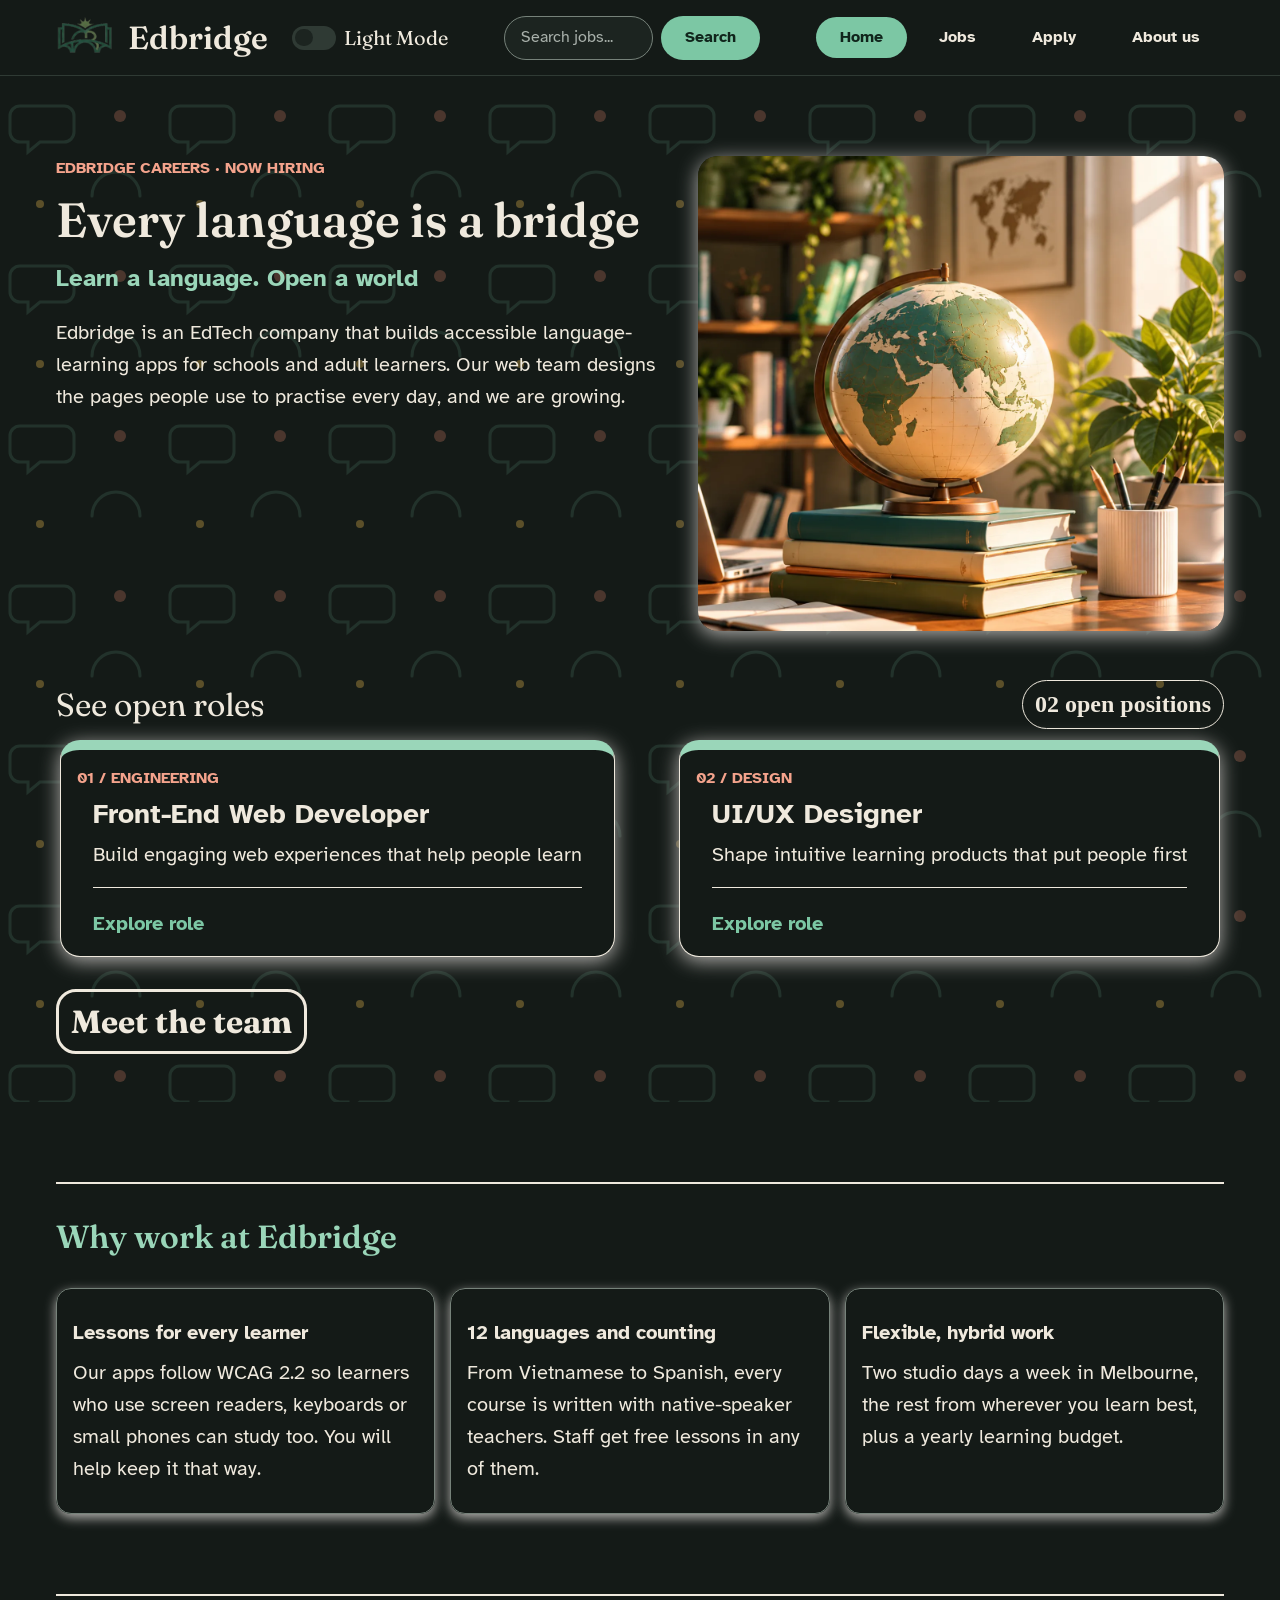
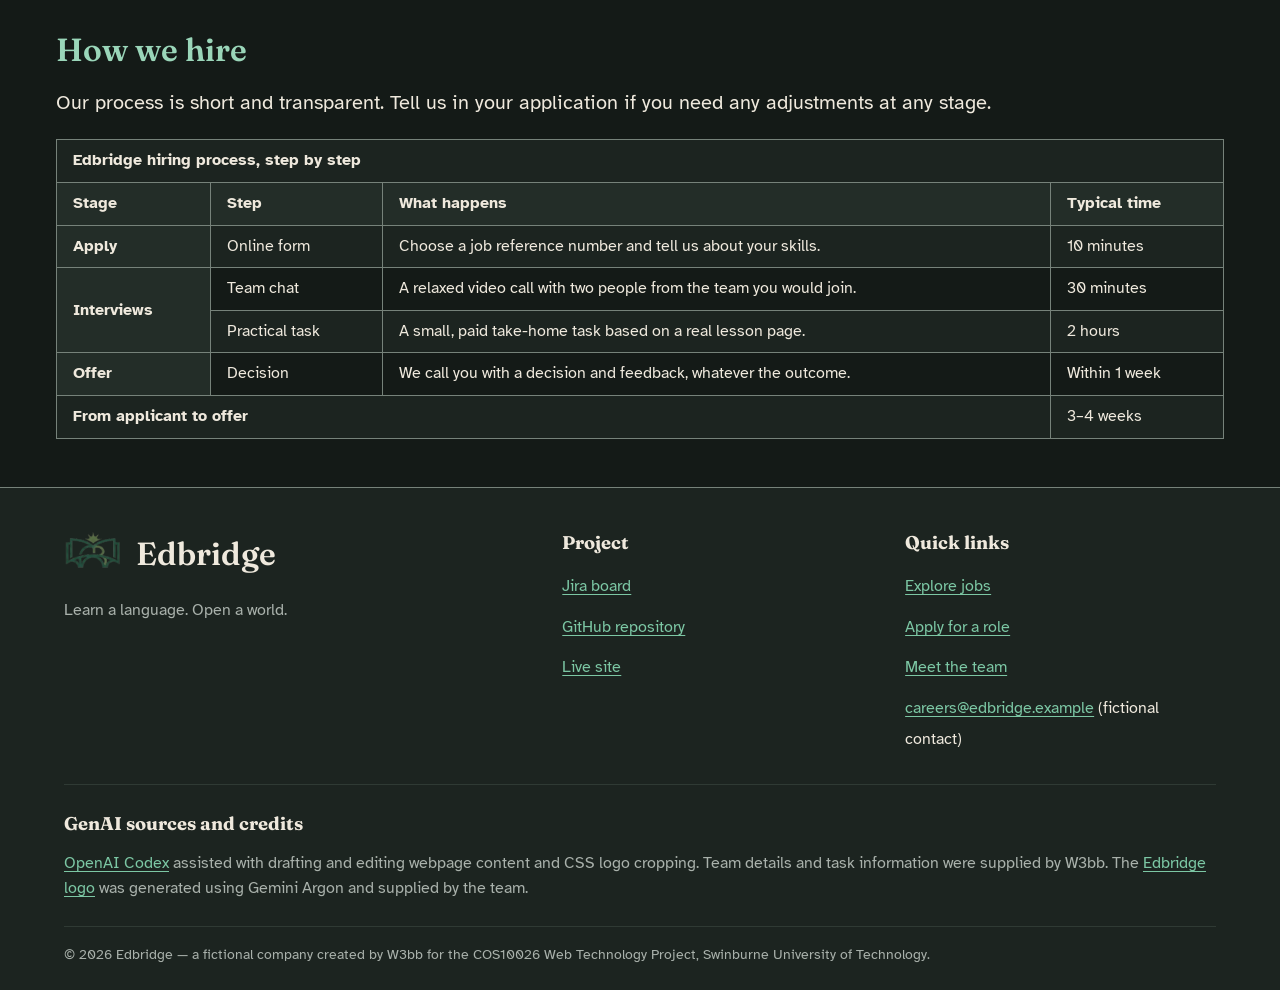
==== commit ff914944: "fix mobile layout and edit README" ====
--- a/index.html
+++ b/index.html
@@ -85,7 +85,7 @@
     <section class="intro">
       <div class="container">
         <div class="hero_content">
-          <img class="a1_cover_img" src="img/cover_img.png" alt="A globe resting on a stack of books on a sunlit study desk" width="1320" height="1192">
+          <img class="a1_cover_img" src="img/cover_img.webp" alt="A globe resting on a stack of books on a sunlit study desk" width="1320" height="1192">
           <span class="a1_first_line">EDBRIDGE CAREERS &middot; NOW HIRING</span>
           <h1>Every language is a bridge</h1>
           <p class="a1_slogan">Learn a language. Open a world</p>
@@ -139,6 +139,7 @@
       <div class="container">
         <h2>How we hire</h2>
         <p>Our process is short and transparent. Tell us in your application if you need any adjustments at any stage.</p>
+        <div class="hiring-table-scroll" role="region" aria-label="Hiring process table" tabindex="0">
         <table class="a1_table_job_stage">
           <caption style="font-weight: bold;">Edbridge hiring process, step by step</caption>
           <thead>
@@ -180,6 +181,7 @@
             </tr>
           </tbody>
         </table>
+        </div>
 
       </div>
     </section>
@@ -201,7 +203,7 @@
           <ul>
             <li><a href="https://soulknightprequel15.atlassian.net/jira/software/projects/CGW/boards/3?filter=&amp;groupBy=none">Jira board</a></li>
             <li><a href="https://github.com/nguyenquocan0606/cos10026_web">GitHub repository</a></li>
-            <li><a href="https://edbridge.mochilab3d.com">Live site</a></li>
+            <li><a href="https://nguyenquocan0606.github.io/cos10026_web/">Live site</a></li>
           </ul>
         </section>
 
@@ -211,6 +213,7 @@
             <li><a href="jobs.html">Explore jobs</a></li>
             <li><a href="apply.html">Apply for a role</a></li>
             <li><a href="about.html#members-heading">Meet the team</a></li>
+            <li><a href="mailto:careers@edbridge.example">careers@edbridge.example</a> (fictional contact)</li>
           </ul>
         </section>
       </div>
--- a/styles/styles.css
+++ b/styles/styles.css
@@ -684,6 +684,7 @@
 .about-site tbody tr:hover { background: var(--brand-tint); }
 
 /* Jobs page */
+/* I used AI to help with responsive font sizing with clamp(), grid layout with minmax(), @media */
 .jobs-page {
   max-width: 1100px;
   margin: 0 auto;
@@ -811,6 +812,60 @@
 
   .job-details dd {
     margin-bottom: 0.75rem;
+  }
+}
+
+/* Research and References */
+.job-sources {
+  max-width: 1100px;
+  margin: 2rem auto 3rem;
+  padding: 1.5rem;
+  border-top: 2px solid var(--line);
+  background-color: var(--paper);
+  overflow-wrap: break-word;
+}
+
+.job-sources h2 {
+  margin-top: 0;
+  margin-bottom: 1rem;
+  font-size: 1.5rem;
+  line-height: 1.3;
+}
+
+.job-sources ul {
+  margin: 0;
+  padding-left: 1.5rem;
+}
+
+.job-sources li {
+  margin-bottom: 0.75rem;
+  line-height: 1.6;
+}
+
+.job-sources a {
+  color: var(--brand);
+  font-weight: 600;
+  text-underline-offset: 0.2em;
+  overflow-wrap: anywhere;
+}
+
+.job-sources a:hover {
+  text-decoration-thickness: 2px;
+}
+
+.job-sources a:focus-visible {
+  outline: 3px solid var(--focus);
+  outline-offset: 4px;
+}
+
+@media (max-width: 700px) {
+  .job-sources {
+    margin: 1.5rem 1rem 2rem;
+    padding: 1.25rem 1rem;
+  }
+
+  .job-sources h2 {
+    font-size: 1.3rem;
   }
 }
 
@@ -1025,23 +1080,6 @@
 
 /* ---------- Responsive layout ---------- */
 @media (max-width: 700px) {
-  .apply-page > header {
-    padding: 1rem;
-  }
-
-  .apply-page > header nav {
-    width: 100%;
-    margin-left: 0;
-  }
-
-  .apply-page > header nav ul {
-    gap: 0.2rem;
-  }
-
-  .apply-page > header nav a {
-    padding: 0.45rem 0.75rem;
-  }
-
   .apply-page > main {
     width: calc(100% - 1.5rem);
     margin: 1.25rem auto 2rem;
@@ -1076,7 +1114,6 @@
 
 /* ---------- High contrast accessibility ---------- */
 @media (forced-colors: active) {
-  .apply-page > header nav a[aria-current="page"],
   .apply-page > main,
   .apply-page fieldset.form-row,
   .apply-page input,
@@ -1086,3 +1123,25 @@
     border: 1px solid CanvasText;
   }
 }
+
+.hiring-table-scroll { max-width: 100%; overflow-x: auto; }
+
+/* Shared mobile layout: keep navigation, search and footer within the viewport. */
+@media (max-width: 700px) {
+  header { padding: 0.75rem 1rem; }
+  header .container { padding: 0; gap: 1rem; flex-wrap: wrap; }
+  header .Edbridge { font-size: 1.6rem; }
+  header .theme-switch { margin-left: auto; font-size: 1rem; }
+  header .a1_search + nav { flex: 1 1 100%; min-width: 0; margin-left: 0; }
+  header nav ul { display: grid; grid-template-columns: repeat(2, minmax(0, 1fr)); gap: 0.5rem; }
+  header nav a { display: block; padding: 0.65rem 0.5rem; text-align: center; }
+  header .a1_search { min-width: 0; width: 100%; }
+  header .a1_search_row input { min-width: 0; }
+  .site-footer .footer-columns { grid-template-columns: 1fr; gap: 1.5rem; }
+}
+
+/* The search form must not inherit the application form's vertical spacing. */
+.apply-page header .a1_search { display: block; }
+@media (prefers-reduced-motion: reduce) {
+  *, *::before, *::after { scroll-behavior: auto !important; transition: none !important; }
+}
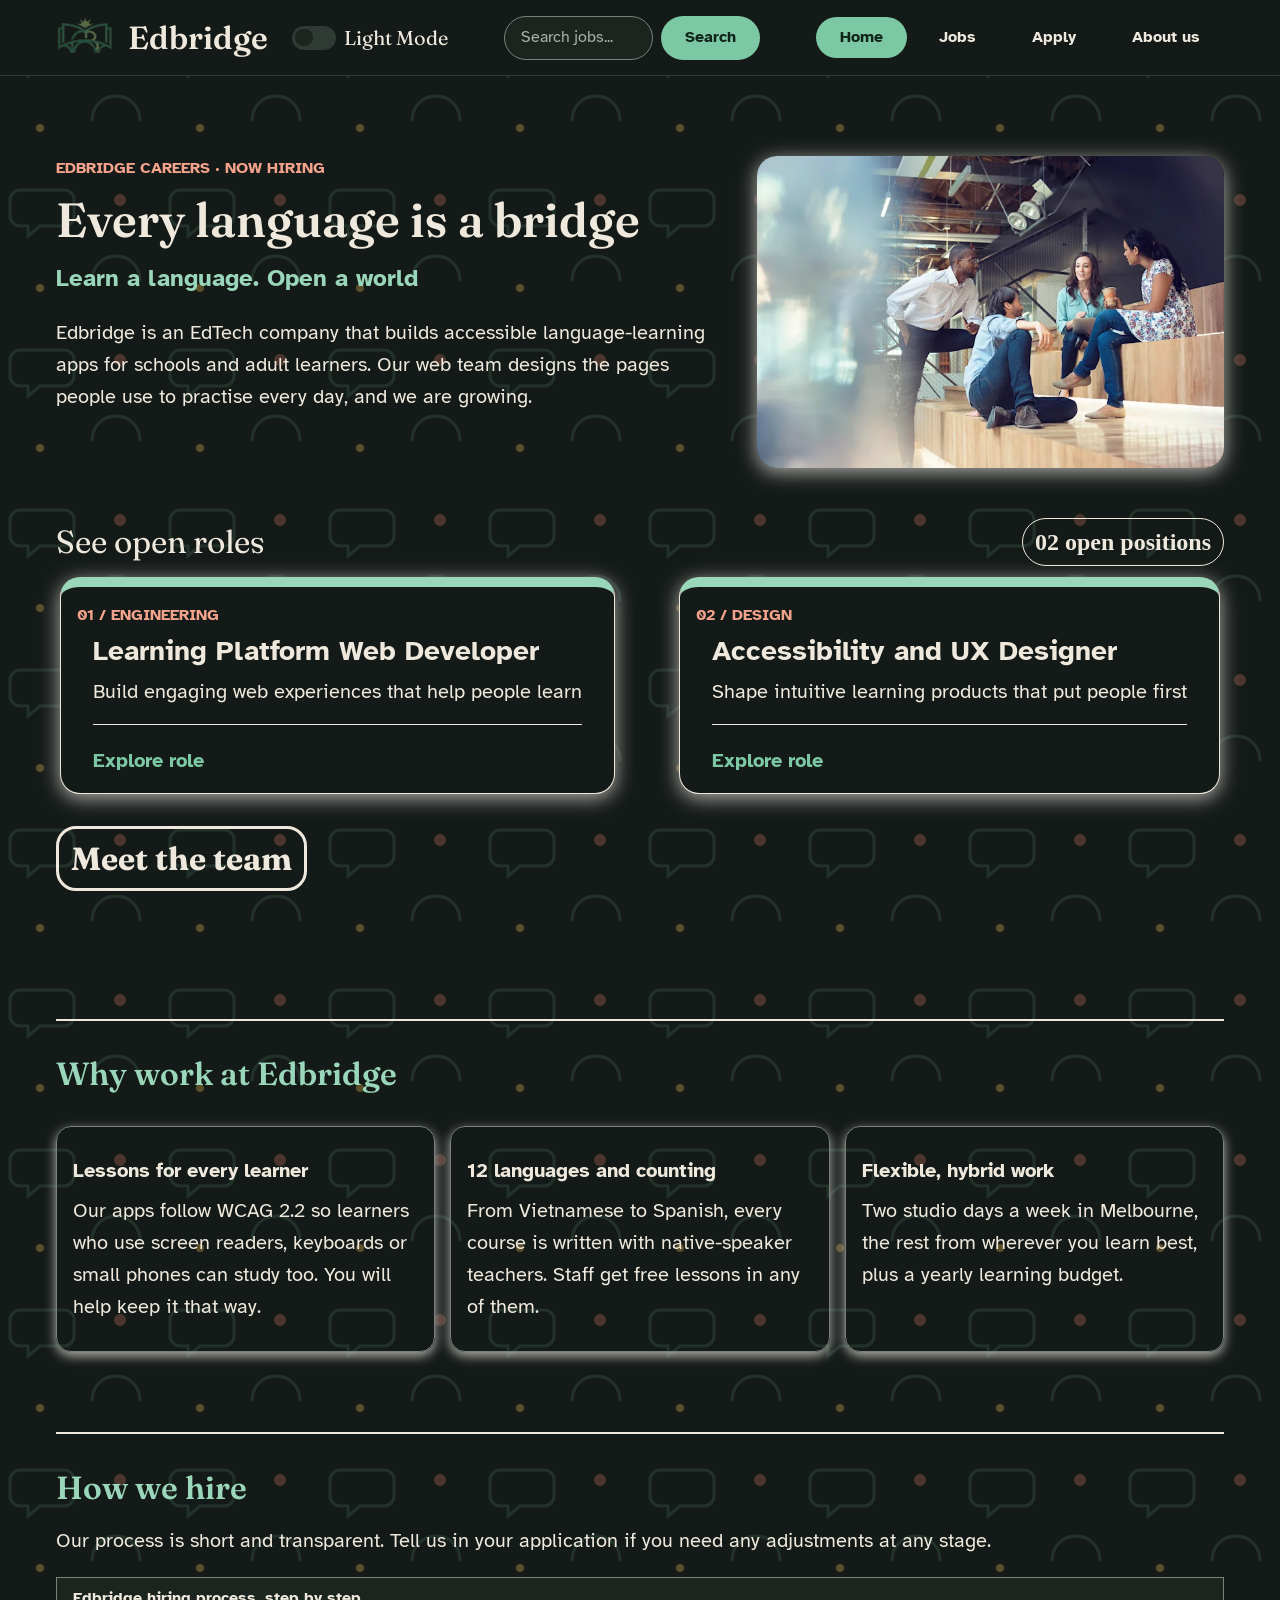
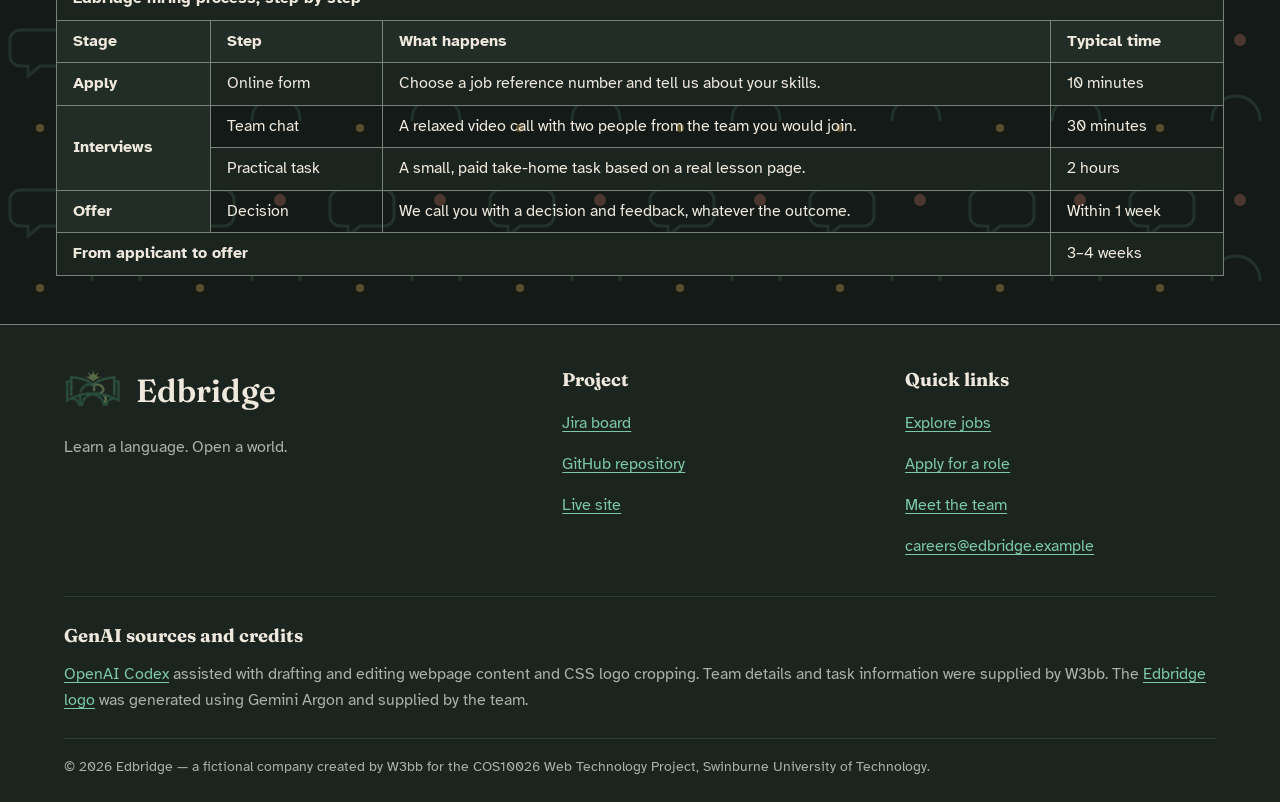
==== commit 102d25f9: "Final touches ~" ====
--- a/index.html
+++ b/index.html
@@ -85,7 +85,7 @@
     <section class="intro">
       <div class="container">
         <div class="hero_content">
-          <img class="a1_cover_img" src="img/cover_img.webp" alt="A globe resting on a stack of books on a sunlit study desk" width="1320" height="1192">
+          <img class="a1_cover_img" src="img/at_work.webp" alt="A team of people discussing together" width="720" height="481">
           <span class="a1_first_line">EDBRIDGE CAREERS &middot; NOW HIRING</span>
           <h1>Every language is a bridge</h1>
           <p class="a1_slogan">Learn a language. Open a world</p>
@@ -97,13 +97,13 @@
           <div class="a1_job_container">
               <div class="a1_fe_job">
                 <span class="a1_type_job">01 / ENGINEERING</span>
-                <p class="a1_name_job">Front-End Web Developer</p>
+                <p class="a1_name_job">Learning Platform Web Developer</p>
                 <p class="a1_detail">Build engaging web experiences that help people learn</p>
                 <a href="jobs.html" class="a1_explore">Explore role</a>
               </div>
               <div class="a1_ui_ux_job">
                 <span class="a1_type_job">02 / DESIGN</span>
-                <p class="a1_name_job">UI/UX Designer</p>
+                <p class="a1_name_job">Accessibility and UX Designer</p>
                 <p class="a1_detail">Shape intuitive learning products that put people first</p>
                 <a href="jobs.html" class="a1_explore">Explore role</a>
               </div>
@@ -213,7 +213,7 @@
             <li><a href="jobs.html">Explore jobs</a></li>
             <li><a href="apply.html">Apply for a role</a></li>
             <li><a href="about.html#members-heading">Meet the team</a></li>
-            <li><a href="mailto:careers@edbridge.example">careers@edbridge.example</a> (fictional contact)</li>
+            <li><a href="mailto:careers@edbridge.example">careers@edbridge.example</a> </li>
           </ul>
         </section>
       </div>
--- a/styles/styles.css
+++ b/styles/styles.css
@@ -13,14 +13,9 @@
     --brand-tint: #1e3a2e;
     --on-brand: #10241b;
     --accent: #f08a6e;
-    --on-accent: #1f120e;
     --accent-text: #f4a38c;
-    --accent-tint: #3a231c;
-    --sun: #e0b04a;
     --on-sun: #b3b1ae;
     --focus: #f4a38c;
-    --danger: #f97066;
-    --danger-tint: #3b1a17;
     --col-strong: #232d28;
   /* Fonts */
   --font-display: "Fraunces", Georgia, serif;
@@ -42,26 +37,28 @@
   --brand-tint: #dcebe3;
   --on-brand: #ffffff;
   --accent: #e8704f;
-  --on-accent: #1f2a24;
   --accent-text: #a83e26;
-  --accent-tint: #fbe3da;
-  --sun: #e9b949;
   --on-sun: #1f2a24;
   --focus: #a83e26;
-  --danger: #b42318;
-  --danger-tint: #fde8e6;
   --col-strong: #f3ecdf;
   }
 
-/* index.html zone  */
+/* Shared page foundations and themed background. */
 * { box-sizing: border-box; }
 
 body {
   margin: 0;
   background-color: var(--paper);
+  background-image: url("../img/hero-pattern-dark.svg");
+  background-repeat: repeat;
+  background-size: 160px 160px;
   color: var(--ink);
   font-family: var(--font-sans);
   line-height: 1.6;
+}
+
+:root:has(#theme-toggle:checked) body {
+  background-image: url("../img/hero-pattern.svg");
 }
 
 h1, h2 { font-family: var(--font-display); font-weight: 600; }
@@ -160,6 +157,7 @@
   padding-bottom: 2rem;
 }
 
+.site-footer h2,
 .site-footer h3 {
   margin: 0 0 0.75rem;
   font-family: var(--font-display);
@@ -279,13 +277,6 @@
 
 .intro {
   padding-block: 5rem 3rem;
-  background-image: url("../img/hero-pattern-dark.svg");
-  background-repeat: repeat;
-  background-size: 160px 160px;
-}
-
-:root:has(#theme-toggle:checked) .intro {
-  background-image: url("../img/hero-pattern.svg");
 }
 
 /* Search box in the header: auto margins on both sides centre it in the
@@ -376,7 +367,6 @@
 .a1_first_line {
   color: var(--focus);
   font-weight: bold;
-  font-family: var(--font-sans);
 }
 
 .a1_slogan{
@@ -389,7 +379,7 @@
 
 .a1_cover_img {
   float: right;
-  width: 45%;
+  width: 40%;
   margin: 0 0 1.5rem 2rem;
   border-radius: 20px;
   box-shadow: 0 4px 20px var(--on-sun);
@@ -435,7 +425,6 @@
 }
 
 .a1_type_job{
-  font-family:var(--font-sans) ;
   font-weight: bold;
   color: var(--accent-text);
 }
@@ -524,7 +513,6 @@
 
 .a1_how p {
   margin-top: 0;
-  font-family: var(--font-sans);
 }
 
 
@@ -648,18 +636,15 @@
 
 .about-site .quote-content { color: var(--ink-muted); }
 
-/* Group photo: border the figure, style its placeholder and caption. */
+/* Group photo: a centred, responsive figure with its caption. */
 .about-site .group-photo {
-  margin: 0;
+  width: min(100%, 56rem);
+  margin-inline: auto;
+  margin-block: 0;
   padding: 1rem;
   border: 2px solid var(--brand);
   border-radius: 0.5rem;
   background: var(--paper-raised);
-}
-.about-site .photo-placeholder {
-  padding: 2rem 1rem;
-  text-align: center;
-  background: var(--paper-sunk);
 }
 .about-site figcaption { padding-top: 0.75rem; color: var(--ink-muted); }
 
@@ -851,11 +836,6 @@
 
 .job-sources a:hover {
   text-decoration-thickness: 2px;
-}
-
-.job-sources a:focus-visible {
-  outline: 3px solid var(--focus);
-  outline-offset: 4px;
 }
 
 @media (max-width: 700px) {
@@ -931,10 +911,6 @@
 .apply-page input[type="text"],
 .apply-page input[type="email"],
 .apply-page input[type="tel"],
-.apply-page input[type="number"],
-.apply-page input[type="date"],
-.apply-page input[type="password"],
-.apply-page input:not([type]),
 .apply-page select,
 .apply-page textarea {
   width: 100%;
@@ -986,12 +962,10 @@
 
 /* ---------- Fieldsets and legends ---------- */
 .apply-page fieldset.form-row {
-  min-width: 0;
   padding: 1rem 1.1rem 1.2rem;
   border: 1px solid var(--line-strong);
   border-radius: 12px;
   background: var(--paper-raised);
-  box-shadow: none;
 }
 
 .apply-page fieldset legend {
@@ -1102,16 +1076,6 @@
 
 }
 
-/* ---------- Reduced motion ---------- */
-@media (prefers-reduced-motion: reduce) {
-  .apply-page *,
-  .apply-page *::before,
-  .apply-page *::after {
-    transition-duration: 0.01ms !important;
-    animation-duration: 0.01ms !important;
-  }
-}
-
 /* ---------- High contrast accessibility ---------- */
 @media (forced-colors: active) {
   .apply-page > main,
@@ -1136,7 +1100,6 @@
   header nav ul { display: grid; grid-template-columns: repeat(2, minmax(0, 1fr)); gap: 0.5rem; }
   header nav a { display: block; padding: 0.65rem 0.5rem; text-align: center; }
   header .a1_search { min-width: 0; width: 100%; }
-  header .a1_search_row input { min-width: 0; }
   .site-footer .footer-columns { grid-template-columns: 1fr; gap: 1.5rem; }
 }
 
@@ -1145,3 +1108,16 @@
 @media (prefers-reduced-motion: reduce) {
   *, *::before, *::after { scroll-behavior: auto !important; transition: none !important; }
 }
+
+/* A still brand image replaces the intro when reduced motion is requested. */
+.about-site .brand-intro-still { display: none; }
+@media (prefers-reduced-motion: reduce) {
+  .about-site .about-video video { display: none; }
+  .about-site .brand-intro-still {
+    display: block;
+    width: 100%;
+    height: auto;
+    border: 1px solid var(--line-strong);
+    border-radius: 0.75rem;
+  }
+}
